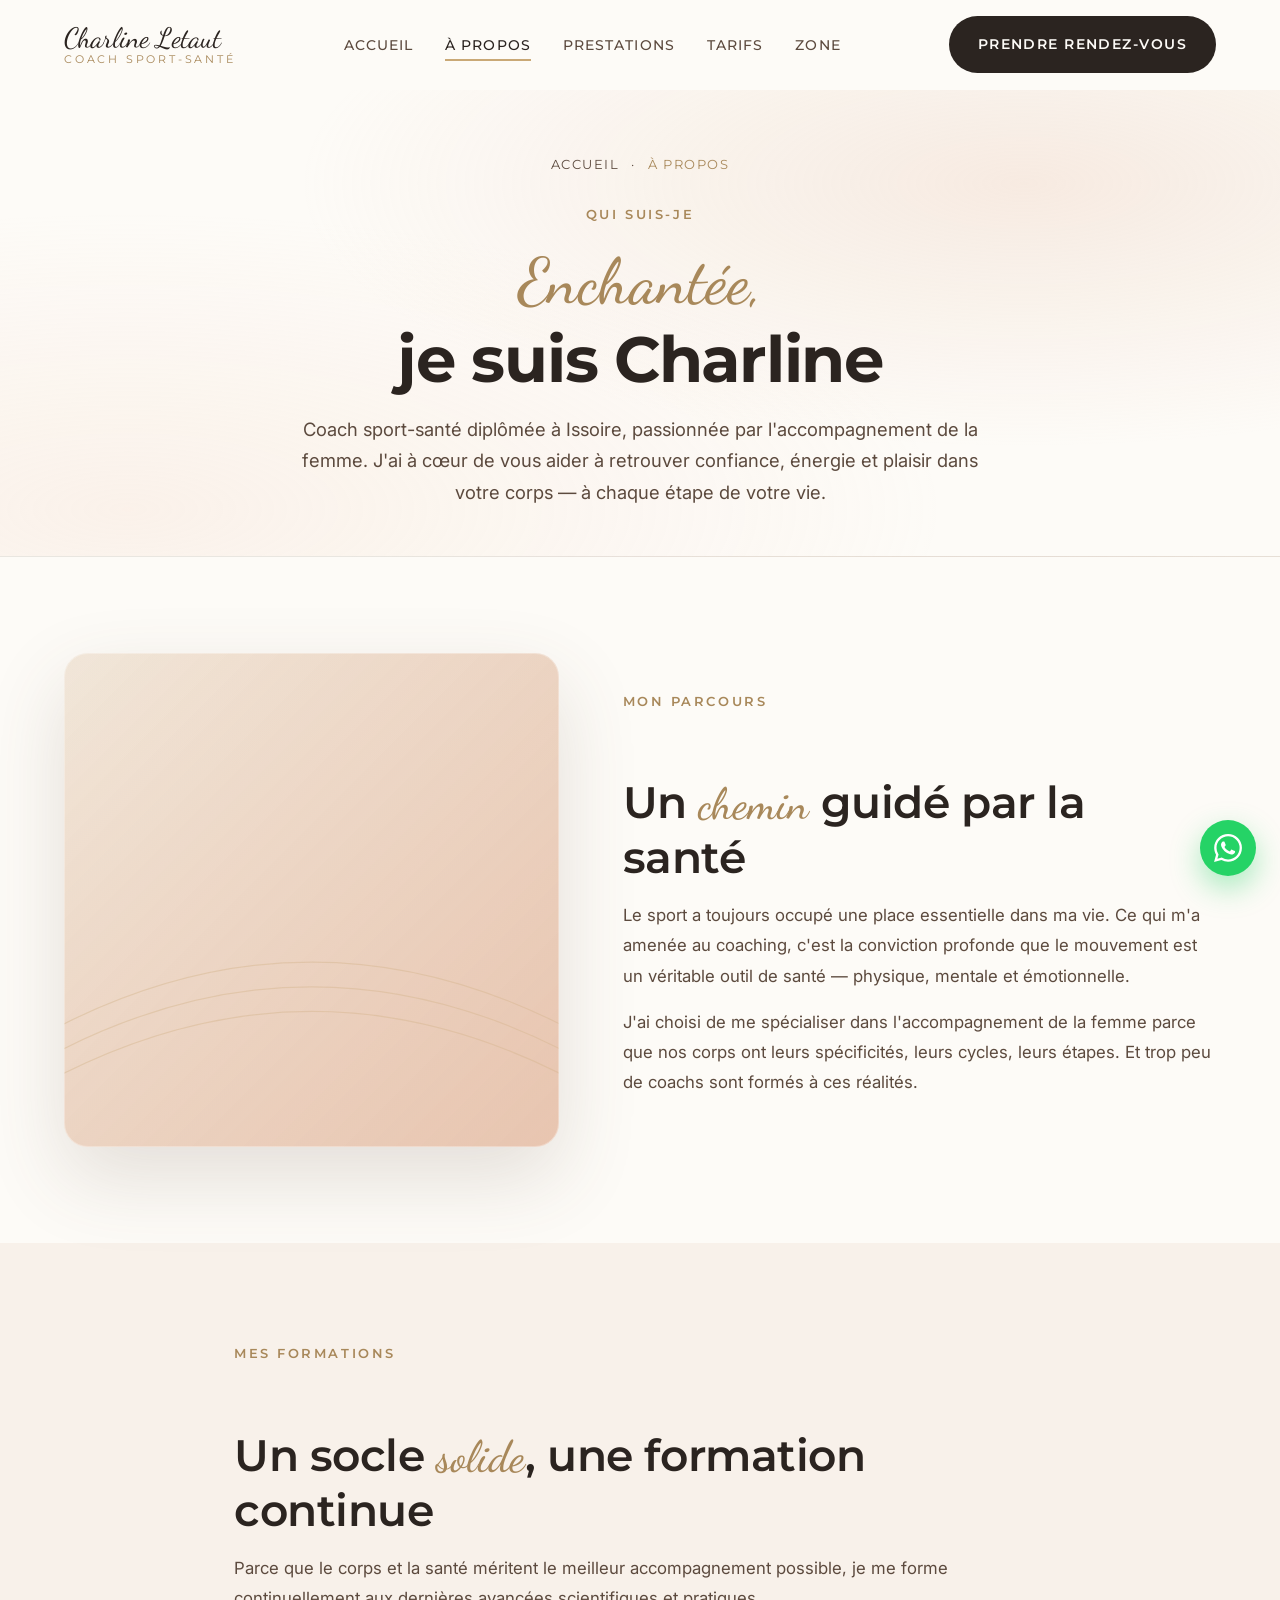
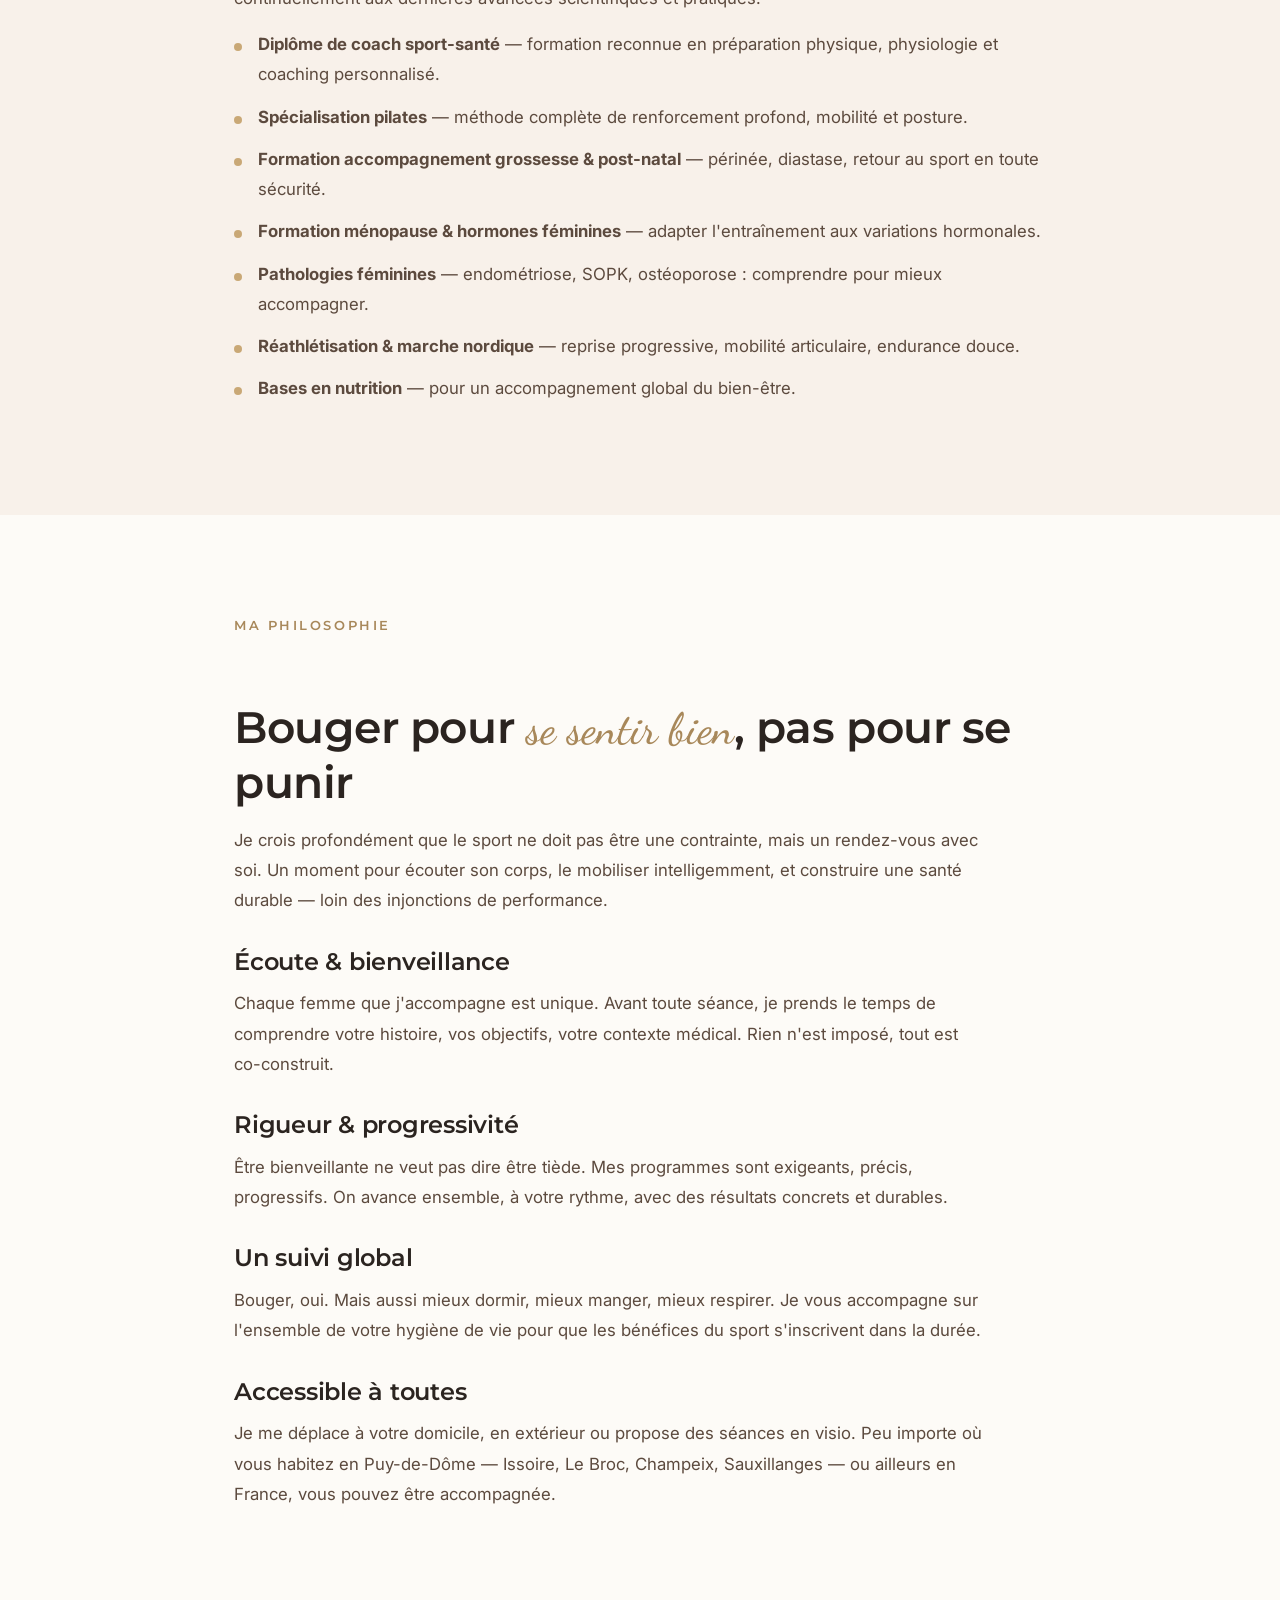
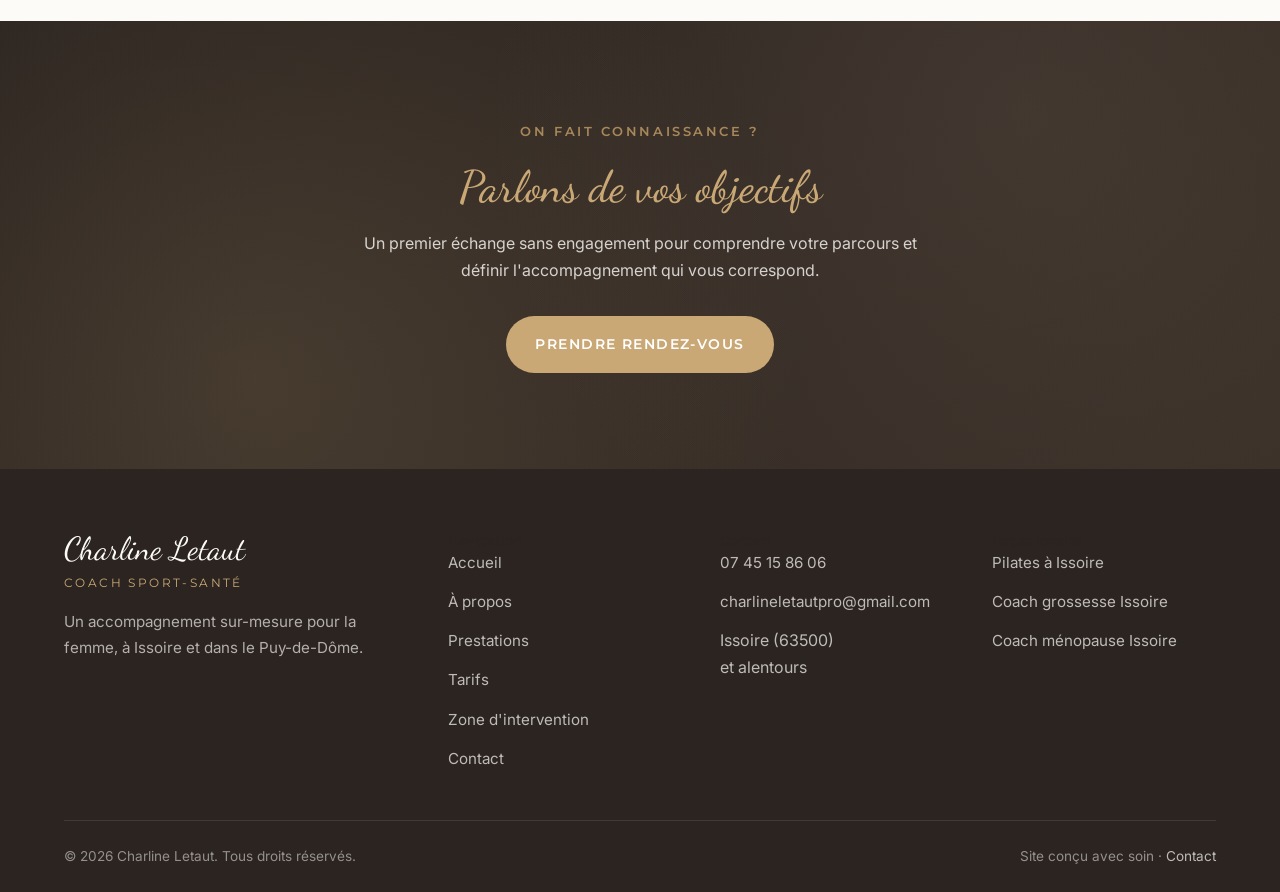
==== a-propos.html @ 26b3df3a "Fix responsive mobile : boutons full-width, pas d overflow Le bouton DECOUVRIR LES PRESTATIONS (whit" ====
<!DOCTYPE html>
<html lang="fr">
<head>
  <meta charset="UTF-8" />
  <meta name="viewport" content="width=device-width, initial-scale=1.0" />
  <meta http-equiv="Cache-Control" content="no-cache, must-revalidate" />
  <meta name="theme-color" content="#FDFBF7" />

  <title>À propos de Charline Letaut — Coach sport-santé femme à Issoire (63)</title>
  <meta name="description" content="Découvrez Charline Letaut, coach sport-santé diplômée à Issoire (63500). Parcours, formations, philosophie d'accompagnement des femmes : grossesse, ménopause, endométriose, SOPK." />
  <meta name="keywords" content="coach sport-santé Issoire, parcours coach Issoire, coach femme Puy-de-Dôme, coach diplômée Issoire, Charline Letaut" />
  <meta name="robots" content="index, follow" />
  <link rel="canonical" href="https://charline-letaut.fr/a-propos.html" />

  <meta property="og:type" content="profile" />
  <meta property="og:locale" content="fr_FR" />
  <meta property="og:url" content="https://charline-letaut.fr/a-propos.html" />
  <meta property="og:title" content="À propos de Charline Letaut — Coach sport-santé à Issoire" />
  <meta property="og:description" content="Parcours, formations et philosophie d'une coach diplômée spécialisée dans l'accompagnement de la femme à Issoire." />
  <meta property="og:image" content="https://charline-letaut.fr/assets/og-image.jpg" />
  <meta name="twitter:card" content="summary_large_image" />

  <link rel="icon" type="image/svg+xml" href="assets/favicon.svg?v=4" />
  <link rel="apple-touch-icon" href="assets/apple-touch-icon.png" />

  <link rel="preconnect" href="https://fonts.googleapis.com" />
  <link rel="preconnect" href="https://fonts.gstatic.com" crossorigin />
  <link href="https://fonts.googleapis.com/css2?family=Dancing+Script:wght@500;600&family=Inter:wght@400;500;600&family=Montserrat:wght@400;500;600;700&display=swap" rel="stylesheet" />

  <link rel="stylesheet" href="css/style.css?v=4" />

  <!-- PLAUSIBLE SCRIPT HERE -->

  <!-- Schema.org : Person -->
  <script type="application/ld+json">
  {
    "@context": "https://schema.org",
    "@type": "Person",
    "name": "Charline Letaut",
    "jobTitle": "Coach sport-santé diplômée",
    "description": "Coach sport-santé diplômée, spécialisée dans l'accompagnement de la femme à Issoire et dans le Puy-de-Dôme.",
    "url": "https://charline-letaut.fr/a-propos.html",
    "telephone": "+33745158606",
    "email": "charlineletautpro@gmail.com",
    "address": {
      "@type": "PostalAddress",
      "addressLocality": "Issoire",
      "postalCode": "63500",
      "addressCountry": "FR"
    },
    "knowsAbout": [
      "Pilates",
      "Réathlétisation",
      "Grossesse",
      "Post-natal",
      "Ménopause",
      "Endométriose",
      "SOPK",
      "Ostéoporose",
      "Marche nordique",
      "Nutrition"
    ],
    "worksFor": {
      "@id": "https://charline-letaut.fr/#business"
    }
  }
  </script>
  <!-- Schema.org : Breadcrumb -->
  <script type="application/ld+json">
  {
    "@context": "https://schema.org",
    "@type": "BreadcrumbList",
    "itemListElement": [
      { "@type": "ListItem", "position": 1, "name": "Accueil", "item": "https://charline-letaut.fr/" },
      { "@type": "ListItem", "position": 2, "name": "À propos", "item": "https://charline-letaut.fr/a-propos.html" }
    ]
  }
  </script>
</head>
<body>
  <a class="skip-link" href="#main">Aller au contenu</a>

  <header class="site-header" role="banner">
    <div class="container">
      <nav class="nav" aria-label="Navigation principale">
        <a href="index.html" class="nav__brand" aria-label="Retour à l'accueil">
          <span class="nav__brand-name">Charline Letaut</span>
          <span class="nav__brand-role">Coach sport-santé</span>
        </a>
        <ul class="nav__menu">
          <li><a href="index.html" class="nav__link" data-nav="index.html">Accueil</a></li>
          <li><a href="a-propos.html" class="nav__link" data-nav="a-propos.html">À propos</a></li>
          <li><a href="prestations.html" class="nav__link" data-nav="prestations.html">Prestations</a></li>
          <li><a href="tarifs.html" class="nav__link" data-nav="tarifs.html">Tarifs</a></li>
          <li><a href="zone-intervention.html" class="nav__link" data-nav="zone-intervention.html">Zone</a></li>
        </ul>
        <a href="contact.html" class="btn btn--primary nav__cta">Prendre rendez-vous</a>
        <button class="nav__toggle" aria-expanded="false" aria-label="Ouvrir le menu" aria-controls="mobile-menu"><span></span><span></span><span></span></button>
      </nav>
    </div>
  </header>
    <div class="nav__mobile" id="mobile-menu">
      <a href="index.html" class="nav__link" data-nav="index.html">Accueil</a>
      <a href="a-propos.html" class="nav__link" data-nav="a-propos.html">À propos</a>
      <a href="prestations.html" class="nav__link" data-nav="prestations.html">Prestations</a>
      <a href="tarifs.html" class="nav__link" data-nav="tarifs.html">Tarifs</a>
      <a href="zone-intervention.html" class="nav__link" data-nav="zone-intervention.html">Zone d'intervention</a>
      <a href="contact.html" class="nav__link" data-nav="contact.html">Contact</a>
      <a href="contact.html" class="btn btn--primary">Prendre rendez-vous</a>
    </div>
  

  <main id="main">
    <section class="page-hero">
      <div class="container">
        <div class="page-hero__content reveal">
          <nav class="breadcrumb" aria-label="Fil d'Ariane">
            <a href="index.html">Accueil</a><span>·</span><span aria-current="page">À propos</span>
          </nav>
          <span class="eyebrow">Qui suis-je</span>
          <h1><span class="script">Enchantée,</span><br />je suis Charline</h1>
          <p class="lead">Coach sport-santé diplômée à Issoire, passionnée par l'accompagnement de la femme. J'ai à cœur de vous aider à retrouver confiance, énergie et plaisir dans votre corps — à chaque étape de votre vie.</p>
        </div>
      </div>
    </section>

    <section class="section">
      <div class="container">
        <div class="about">
          <div class="about__visual reveal" aria-hidden="true"></div>
          <div class="reveal reveal-delay-1 prose">
            <span class="eyebrow">Mon parcours</span>
            <h2>Un <span class="script">chemin</span> guidé par la santé</h2>
            <p>Le sport a toujours occupé une place essentielle dans ma vie. Ce qui m'a amenée au coaching, c'est la conviction profonde que le mouvement est un véritable outil de santé — physique, mentale et émotionnelle.</p>
            <p>J'ai choisi de me spécialiser dans l'accompagnement de la femme parce que nos corps ont leurs spécificités, leurs cycles, leurs étapes. Et trop peu de coachs sont formés à ces réalités.</p>
          </div>
        </div>
      </div>
    </section>

    <section class="section section--alt">
      <div class="container container-narrow">
        <div class="reveal prose">
          <span class="eyebrow">Mes formations</span>
          <h2>Un socle <span class="script">solide</span>, une formation continue</h2>
          <p>Parce que le corps et la santé méritent le meilleur accompagnement possible, je me forme continuellement aux dernières avancées scientifiques et pratiques.</p>
          <ul>
            <li><strong>Diplôme de coach sport-santé</strong> — formation reconnue en préparation physique, physiologie et coaching personnalisé.</li>
            <li><strong>Spécialisation pilates</strong> — méthode complète de renforcement profond, mobilité et posture.</li>
            <li><strong>Formation accompagnement grossesse &amp; post-natal</strong> — périnée, diastase, retour au sport en toute sécurité.</li>
            <li><strong>Formation ménopause &amp; hormones féminines</strong> — adapter l'entraînement aux variations hormonales.</li>
            <li><strong>Pathologies féminines</strong> — endométriose, SOPK, ostéoporose&nbsp;: comprendre pour mieux accompagner.</li>
            <li><strong>Réathlétisation &amp; marche nordique</strong> — reprise progressive, mobilité articulaire, endurance douce.</li>
            <li><strong>Bases en nutrition</strong> — pour un accompagnement global du bien-être.</li>
          </ul>
        </div>
      </div>
    </section>

    <section class="section">
      <div class="container container-narrow">
        <div class="reveal prose">
          <span class="eyebrow">Ma philosophie</span>
          <h2>Bouger pour <span class="script">se sentir bien</span>, pas pour se punir</h2>
          <p>Je crois profondément que le sport ne doit pas être une contrainte, mais un rendez-vous avec soi. Un moment pour écouter son corps, le mobiliser intelligemment, et construire une santé durable — loin des injonctions de performance.</p>
          <h3>Écoute &amp; bienveillance</h3>
          <p>Chaque femme que j'accompagne est unique. Avant toute séance, je prends le temps de comprendre votre histoire, vos objectifs, votre contexte médical. Rien n'est imposé, tout est co-construit.</p>
          <h3>Rigueur &amp; progressivité</h3>
          <p>Être bienveillante ne veut pas dire être tiède. Mes programmes sont exigeants, précis, progressifs. On avance ensemble, à votre rythme, avec des résultats concrets et durables.</p>
          <h3>Un suivi global</h3>
          <p>Bouger, oui. Mais aussi mieux dormir, mieux manger, mieux respirer. Je vous accompagne sur l'ensemble de votre hygiène de vie pour que les bénéfices du sport s'inscrivent dans la durée.</p>
          <h3>Accessible à toutes</h3>
          <p>Je me déplace à votre domicile, en extérieur ou propose des séances en visio. Peu importe où vous habitez en Puy-de-Dôme — Issoire, Le Broc, Champeix, Sauxillanges — ou ailleurs en France, vous pouvez être accompagnée.</p>
        </div>
      </div>
    </section>

    <section class="cta-banner">
      <div class="container">
        <span class="eyebrow">On fait connaissance&nbsp;?</span>
        <h2><span class="script">Parlons de vos objectifs</span></h2>
        <p>Un premier échange sans engagement pour comprendre votre parcours et définir l'accompagnement qui vous correspond.</p>
        <a href="contact.html" class="btn btn--primary">Prendre rendez-vous</a>
      </div>
    </section>
  </main>

  <footer class="site-footer" role="contentinfo">
    <div class="container">
      <div class="footer__grid">
        <div>
          <div class="footer__brand-name">Charline Letaut</div>
          <div class="footer__brand-role">Coach sport-santé</div>
          <p class="footer__tagline">Un accompagnement sur-mesure pour la femme, à Issoire et dans le Puy-de-Dôme.</p>
        </div>
        <div>
          <h5>Navigation</h5>
          <ul class="footer__list">
            <li><a href="index.html">Accueil</a></li>
            <li><a href="a-propos.html">À propos</a></li>
            <li><a href="prestations.html">Prestations</a></li>
            <li><a href="tarifs.html">Tarifs</a></li>
            <li><a href="zone-intervention.html">Zone d'intervention</a></li>
            <li><a href="contact.html">Contact</a></li>
          </ul>
        </div>
        <div>
          <h5>Contact</h5>
          <ul class="footer__list">
            <li><a href="tel:+33745158606">07 45 15 86 06</a></li>
            <li><a href="mailto:charlineletautpro@gmail.com">charlineletautpro@gmail.com</a></li>
            <li><address style="font-style: normal;">Issoire (63500)<br />et alentours</address></li>
          </ul>
        </div>
        <div>
          <h5>Pages locales</h5>
          <ul class="footer__list">
            <li><a href="pilates-issoire.html">Pilates à Issoire</a></li>
            <li><a href="coach-grossesse-issoire.html">Coach grossesse Issoire</a></li>
            <li><a href="coach-menopause-issoire.html">Coach ménopause Issoire</a></li>
          </ul>
        </div>
      </div>
      <div class="footer__bottom">
        <span>© <span data-year>2026</span> Charline Letaut. Tous droits réservés.</span>
        <span>Site conçu avec soin · <a href="contact.html">Contact</a></span>
      </div>
    </div>
  </footer>

  <a href="https://wa.me/33745158606" class="whatsapp-float" aria-label="Contacter sur WhatsApp" target="_blank" rel="noopener">
    <svg xmlns="http://www.w3.org/2000/svg" viewBox="0 0 24 24" fill="currentColor"><path d="M17.472 14.382c-.297-.149-1.758-.867-2.03-.967-.273-.099-.471-.148-.67.15-.197.297-.767.966-.94 1.164-.173.199-.347.223-.644.075-.297-.15-1.255-.463-2.39-1.475-.883-.788-1.48-1.761-1.653-2.059-.173-.297-.018-.458.13-.606.134-.133.298-.347.446-.52.149-.174.198-.298.298-.497.099-.198.05-.371-.025-.52-.075-.149-.669-1.612-.916-2.207-.242-.579-.487-.5-.669-.51-.173-.008-.371-.01-.57-.01-.198 0-.52.074-.792.372-.272.297-1.04 1.016-1.04 2.479 0 1.462 1.065 2.875 1.213 3.074.149.198 2.096 3.2 5.077 4.487.709.306 1.262.489 1.694.625.712.227 1.36.195 1.871.118.571-.085 1.758-.719 2.006-1.413.248-.694.248-1.289.173-1.413-.074-.124-.272-.198-.57-.347m-5.421 7.403h-.004a9.87 9.87 0 01-5.031-1.378l-.361-.214-3.741.982.998-3.648-.235-.374a9.86 9.86 0 01-1.51-5.26c.001-5.45 4.436-9.884 9.888-9.884 2.64 0 5.122 1.03 6.988 2.898a9.825 9.825 0 012.893 6.994c-.003 5.45-4.437 9.884-9.885 9.884m8.413-18.297A11.815 11.815 0 0012.05 0C5.495 0 .16 5.335.157 11.892c0 2.096.547 4.142 1.588 5.945L.057 24l6.305-1.654a11.882 11.882 0 005.683 1.448h.005c6.554 0 11.89-5.335 11.893-11.893a11.821 11.821 0 00-3.48-8.413z"/></svg>
  </a>

  <script src="js/main.js?v=4"></script>
</body>
</html>
---- css/style.css ----
/* =========================================================
   Charline Letaut — Coach Sport-Santé
   Global stylesheet — mobile-first, wellness premium
   ========================================================= */

/* ---------- 1. Design tokens ---------- */
:root {
  /* Palette */
  --c-rose: #E8C5B0;
  --c-peach: #F5D5C3;
  --c-gold: #C9A876;
  --c-gold-dark: #A8885A;
  --c-taupe: #5C4A3E;
  --c-beige: #F8F1EA;
  --c-cream: #FDFBF7;
  --c-anthracite: #2B2420;
  --c-white: #FFFFFF;
  --c-border: rgba(92, 74, 62, 0.12);
  --c-shadow: rgba(92, 74, 62, 0.08);
  --c-shadow-strong: rgba(92, 74, 62, 0.16);

  /* Typography */
  --f-script: 'Dancing Script', cursive;
  --f-display: 'Montserrat', sans-serif;
  --f-body: 'Inter', sans-serif;

  /* Spacing scale */
  --s-1: 0.25rem;
  --s-2: 0.5rem;
  --s-3: 0.75rem;
  --s-4: 1rem;
  --s-5: 1.5rem;
  --s-6: 2rem;
  --s-7: 3rem;
  --s-8: 4rem;
  --s-9: 6rem;
  --s-10: 8rem;

  /* Radii */
  --r-sm: 6px;
  --r-md: 12px;
  --r-lg: 24px;
  --r-full: 999px;

  /* Transitions */
  --t-fast: 0.2s ease;
  --t-base: 0.35s cubic-bezier(0.22, 1, 0.36, 1);
  --t-slow: 0.8s cubic-bezier(0.22, 1, 0.36, 1);

  /* Layout */
  --container: 1200px;
  --container-narrow: 860px;
}

/* ---------- 2. Reset & base ---------- */
*,
*::before,
*::after {
  box-sizing: border-box;
  margin: 0;
  padding: 0;
}

html {
  scroll-behavior: smooth;
  -webkit-text-size-adjust: 100%;
}

body {
  font-family: var(--f-body);
  font-size: 16px;
  line-height: 1.7;
  color: var(--c-taupe);
  background: var(--c-cream);
  -webkit-font-smoothing: antialiased;
  -moz-osx-font-smoothing: grayscale;
  overflow-x: hidden;
  width: 100%;
}

img,
picture,
svg,
video {
  display: block;
  max-width: 100%;
  height: auto;
}

a {
  color: var(--c-gold-dark);
  text-decoration: none;
  transition: color var(--t-fast);
}

a:hover {
  color: var(--c-anthracite);
}

button {
  font-family: inherit;
  border: none;
  background: none;
  cursor: pointer;
}

ul,
ol {
  list-style: none;
}

/* ---------- 3. Typography ---------- */
h1, h2, h3, h4, h5, h6 {
  font-family: var(--f-display);
  color: var(--c-anthracite);
  line-height: 1.2;
  font-weight: 600;
  letter-spacing: -0.01em;
  overflow-wrap: break-word;
  word-wrap: break-word;
  hyphens: auto;
}

h1 {
  font-size: clamp(1.875rem, 4vw + 1rem, 4rem);
  font-weight: 700;
  letter-spacing: -0.02em;
}

h2 {
  font-size: clamp(1.75rem, 2.5vw + 1rem, 2.75rem);
}

h3 {
  font-size: clamp(1.25rem, 1.2vw + 1rem, 1.5rem);
}

h4 {
  font-size: 1.125rem;
  text-transform: uppercase;
  letter-spacing: 0.1em;
  font-weight: 600;
}

.script {
  font-family: var(--f-script);
  font-weight: 500;
  color: var(--c-gold-dark);
  letter-spacing: 0;
  text-transform: none;
}

.eyebrow {
  display: inline-block;
  font-family: var(--f-display);
  font-size: 0.8rem;
  font-weight: 600;
  text-transform: uppercase;
  letter-spacing: 0.2em;
  color: var(--c-gold-dark);
  margin-bottom: var(--s-4);
}

p {
  margin-bottom: var(--s-4);
  max-width: 68ch;
}

.lead {
  font-size: 1.15rem;
  line-height: 1.7;
  color: var(--c-taupe);
}

/* ---------- 4. Layout primitives ---------- */
.container {
  width: 100%;
  max-width: var(--container);
  margin: 0 auto;
  padding: 0 var(--s-5);
}

.container-narrow {
  max-width: var(--container-narrow);
}

.section {
  padding: var(--s-9) 0;
}

.section--alt {
  background: var(--c-beige);
}

.section--dark {
  background: var(--c-anthracite);
  color: var(--c-beige);
}

.section--dark h1,
.section--dark h2,
.section--dark h3 {
  color: var(--c-cream);
}

.section--dark .eyebrow {
  color: var(--c-gold);
}

.section-header {
  text-align: center;
  max-width: 720px;
  margin: 0 auto var(--s-8);
}

.section-header p {
  margin-left: auto;
  margin-right: auto;
}

/* ---------- 5. Buttons ---------- */
.btn {
  display: inline-flex;
  align-items: center;
  justify-content: center;
  gap: var(--s-2);
  padding: 0.95rem 1.75rem;
  font-family: var(--f-display);
  font-size: 0.9rem;
  font-weight: 600;
  letter-spacing: 0.1em;
  text-transform: uppercase;
  border-radius: var(--r-full);
  cursor: pointer;
  transition: all var(--t-base);
  white-space: normal;
  text-align: center;
  border: 1.5px solid transparent;
  max-width: 100%;
}

@media (max-width: 600px) {
  .hero__ctas .btn,
  .cta-banner .btn,
  .price .btn,
  .form button[type="submit"] {
    width: 100%;
  }
  .hero__ctas {
    flex-direction: column;
    align-items: stretch;
  }
}

.btn--primary {
  background: var(--c-anthracite);
  color: var(--c-cream);
}

.btn--primary:hover {
  background: var(--c-gold-dark);
  color: var(--c-cream);
  transform: translateY(-2px);
  box-shadow: 0 12px 30px var(--c-shadow-strong);
}

.btn--gold {
  background: var(--c-gold);
  color: var(--c-white);
}

.btn--gold:hover {
  background: var(--c-gold-dark);
  color: var(--c-white);
  transform: translateY(-2px);
  box-shadow: 0 12px 30px rgba(201, 168, 118, 0.4);
}

.btn--outline {
  background: transparent;
  color: var(--c-anthracite);
  border-color: var(--c-anthracite);
}

.btn--outline:hover {
  background: var(--c-anthracite);
  color: var(--c-cream);
}

.btn--ghost {
  background: transparent;
  color: var(--c-taupe);
  border-color: var(--c-border);
}

.btn--ghost:hover {
  border-color: var(--c-gold);
  color: var(--c-anthracite);
}

/* ---------- 6. Header / navigation ---------- */
.site-header {
  position: sticky;
  top: 0;
  z-index: 50;
  background: rgba(253, 251, 247, 0.85);
  backdrop-filter: blur(14px);
  -webkit-backdrop-filter: blur(14px);
  border-bottom: 1px solid transparent;
  transition: border-color var(--t-base), background var(--t-base);
}

.site-header.is-scrolled {
  border-bottom-color: var(--c-border);
  background: rgba(253, 251, 247, 0.95);
}

.nav {
  display: flex;
  align-items: center;
  justify-content: space-between;
  padding: var(--s-4) 0;
}

.nav__brand {
  display: flex;
  flex-direction: column;
  line-height: 1;
  color: var(--c-anthracite);
}

.nav__brand:hover {
  color: var(--c-anthracite);
}

.nav__brand-name {
  font-family: var(--f-script);
  font-size: 1.75rem;
  color: var(--c-anthracite);
  line-height: 1;
}

.nav__brand-role {
  font-family: var(--f-display);
  font-size: 0.7rem;
  text-transform: uppercase;
  letter-spacing: 0.25em;
  color: var(--c-gold-dark);
  margin-top: 2px;
}

.nav__menu {
  display: none;
  gap: var(--s-6);
  align-items: center;
}

.nav__link {
  position: relative;
  font-family: var(--f-display);
  font-size: 0.85rem;
  font-weight: 500;
  letter-spacing: 0.08em;
  text-transform: uppercase;
  color: var(--c-taupe);
  padding: var(--s-2) 0;
}

.nav__link::after {
  content: "";
  position: absolute;
  left: 50%;
  bottom: 0;
  width: 0;
  height: 1.5px;
  background: var(--c-gold);
  transition: width var(--t-base), left var(--t-base);
}

.nav__link:hover,
.nav__link.is-active {
  color: var(--c-anthracite);
}

.nav__link:hover::after,
.nav__link.is-active::after {
  width: 100%;
  left: 0;
}

.nav__cta {
  display: none;
}

.nav__toggle {
  display: flex;
  flex-direction: column;
  justify-content: center;
  gap: 5px;
  width: 44px;
  height: 44px;
  padding: 10px;
  border-radius: var(--r-sm);
}

.nav__toggle span {
  display: block;
  width: 100%;
  height: 1.5px;
  background: var(--c-anthracite);
  transition: transform var(--t-base), opacity var(--t-base);
  transform-origin: center;
}

.nav__toggle[aria-expanded="true"] span:nth-child(1) {
  transform: translateY(6.5px) rotate(45deg);
}

.nav__toggle[aria-expanded="true"] span:nth-child(2) {
  opacity: 0;
}

.nav__toggle[aria-expanded="true"] span:nth-child(3) {
  transform: translateY(-6.5px) rotate(-45deg);
}

.nav__mobile {
  position: fixed;
  inset: 72px 0 0 0;
  background: var(--c-cream);
  padding: var(--s-7) var(--s-5);
  transform: translateX(100%);
  transition: transform var(--t-base);
  z-index: 40;
  overflow-y: auto;
}

.nav__mobile.is-open {
  transform: translateX(0);
}

.nav__mobile .nav__link {
  display: block;
  padding: var(--s-4) 0;
  font-size: 1.1rem;
  border-bottom: 1px solid var(--c-border);
}

.nav__mobile .btn {
  margin-top: var(--s-5);
  width: 100%;
}

@media (min-width: 960px) {
  .nav__menu,
  .nav__cta {
    display: flex;
  }
  .nav__toggle,
  .nav__mobile {
    display: none;
  }
}

/* ---------- 7. Hero ---------- */
.hero {
  position: relative;
  padding: var(--s-7) 0 var(--s-8);
  overflow: hidden;
  background:
    radial-gradient(ellipse at 80% 20%, rgba(232, 197, 176, 0.4) 0%, transparent 55%),
    radial-gradient(ellipse at 20% 80%, rgba(245, 213, 195, 0.35) 0%, transparent 55%),
    var(--c-cream);
}

.hero__grid {
  display: grid;
  gap: var(--s-7);
  align-items: center;
}

.hero__content {
  max-width: 620px;
}

.hero h1 {
  margin-bottom: var(--s-5);
}

.hero h1 .script {
  display: block;
  font-size: 0.7em;
  margin-bottom: 0.25em;
  font-weight: 500;
}

.hero__lead {
  font-size: 1.15rem;
  margin-bottom: var(--s-6);
  color: var(--c-taupe);
}

.hero__ctas {
  display: flex;
  flex-wrap: wrap;
  gap: var(--s-3);
}

.hero__visual {
  position: relative;
  width: 100%;
  aspect-ratio: 1 / 1;
  max-width: 340px;
  margin: 0 auto;
  border-radius: var(--r-lg);
  overflow: hidden;
  background: linear-gradient(135deg, #FDFBF7 0%, #F8EAE0 100%);
  box-shadow: 0 20px 50px var(--c-shadow-strong);
}

@media (min-width: 768px) {
  .hero__visual {
    aspect-ratio: 4 / 5;
    max-width: none;
    margin: 0;
    box-shadow: 0 30px 80px var(--c-shadow-strong);
  }
}

.hero__clouds {
  position: absolute;
  inset: 0;
  width: 100%;
  height: 100%;
  display: block;
  pointer-events: none;
}

.hero__cloud {
  transform-origin: center;
  will-change: transform;
}

.hero__cloud--1 { animation: heroFloat1 14s ease-in-out infinite; }
.hero__cloud--2 { animation: heroFloat2 11s ease-in-out infinite; }
.hero__cloud--3 { animation: heroFloat3 17s ease-in-out infinite; }
.hero__cloud--4 { animation: heroFloat4 13s ease-in-out infinite; }
.hero__cloud--5 { animation: heroFloat5 9s ease-in-out infinite; }

@keyframes heroFloat1 {
  0%, 100% { transform: translate(0, 0) scale(1); }
  50% { transform: translate(12px, -18px) scale(1.03); }
}
@keyframes heroFloat2 {
  0%, 100% { transform: translate(0, 0) scale(1); }
  50% { transform: translate(-16px, 14px) scale(1.05); }
}
@keyframes heroFloat3 {
  0%, 100% { transform: translate(0, 0) scale(1); }
  50% { transform: translate(-10px, -12px) scale(1.04); }
}
@keyframes heroFloat4 {
  0%, 100% { transform: translate(0, 0) scale(1); }
  50% { transform: translate(14px, 20px) scale(1.02); }
}
@keyframes heroFloat5 {
  0%, 100% { transform: translate(0, 0) scale(1); }
  50% { transform: translate(-6px, -14px) scale(1.12); }
}

@media (prefers-reduced-motion: reduce) {
  .hero__cloud { animation: none !important; }
}

.hero__badge {
  position: absolute;
  padding: var(--s-4) var(--s-5);
  background: var(--c-cream);
  border-radius: var(--r-md);
  box-shadow: 0 20px 50px var(--c-shadow-strong);
  font-family: var(--f-display);
  font-size: 0.75rem;
  font-weight: 600;
  text-transform: uppercase;
  letter-spacing: 0.15em;
  color: var(--c-anthracite);
  display: flex;
  align-items: center;
  gap: var(--s-3);
}

.hero__badge svg {
  color: var(--c-gold);
  width: 22px;
  height: 22px;
}

.hero__badge--top {
  top: var(--s-5);
  left: var(--s-5);
}

.hero__badge--bottom {
  bottom: var(--s-5);
  right: var(--s-5);
}

@media (min-width: 768px) {
  .hero {
    padding: var(--s-9) 0 var(--s-10);
  }
  .hero__grid {
    grid-template-columns: 1.1fr 1fr;
    gap: var(--s-8);
  }
}

/* ---------- 8. Cards & grids ---------- */
.grid {
  display: grid;
  gap: var(--s-5);
}

.grid--2 { grid-template-columns: 1fr; }
.grid--3 { grid-template-columns: 1fr; }
.grid--4 { grid-template-columns: 1fr; }

@media (min-width: 640px) {
  .grid--2,
  .grid--3,
  .grid--4 { grid-template-columns: repeat(2, 1fr); }
}

@media (min-width: 960px) {
  .grid--3 { grid-template-columns: repeat(3, 1fr); }
  .grid--4 { grid-template-columns: repeat(4, 1fr); }
}

.card {
  padding: var(--s-6);
  background: var(--c-white);
  border: 1px solid var(--c-border);
  border-radius: var(--r-lg);
  transition: transform var(--t-base), box-shadow var(--t-base), border-color var(--t-base);
  height: 100%;
  display: flex;
  flex-direction: column;
}

.card:hover {
  transform: translateY(-4px);
  box-shadow: 0 20px 50px var(--c-shadow);
  border-color: var(--c-gold);
}

.card__icon {
  width: 56px;
  height: 56px;
  border-radius: var(--r-md);
  background: linear-gradient(135deg, var(--c-peach), var(--c-rose));
  display: flex;
  align-items: center;
  justify-content: center;
  color: var(--c-anthracite);
  margin-bottom: var(--s-5);
}

.card__icon svg {
  width: 28px;
  height: 28px;
}

.card h3 {
  margin-bottom: var(--s-3);
}

.card p {
  margin-bottom: 0;
  flex-grow: 1;
}

.card--gold .card__icon {
  background: linear-gradient(135deg, var(--c-gold), var(--c-gold-dark));
  color: var(--c-white);
}

/* Feature grid (thematic) */
.feature {
  padding: var(--s-7) var(--s-6);
  background: var(--c-white);
  border: 1px solid var(--c-border);
  border-radius: var(--r-lg);
  position: relative;
  overflow: hidden;
  transition: transform var(--t-base), box-shadow var(--t-base);
}

.feature:hover {
  transform: translateY(-4px);
  box-shadow: 0 20px 50px var(--c-shadow);
}

.feature::before {
  content: "";
  position: absolute;
  top: 0;
  left: 0;
  width: 4px;
  height: 100%;
  background: linear-gradient(180deg, var(--c-gold), var(--c-rose));
}

.feature h3 {
  font-family: var(--f-display);
  margin-bottom: var(--s-3);
}

.feature__number {
  font-family: var(--f-script);
  font-size: 3rem;
  color: var(--c-gold);
  line-height: 1;
  display: block;
  margin-bottom: var(--s-3);
}

/* ---------- 9. About block ---------- */
.about {
  display: grid;
  gap: var(--s-7);
  align-items: center;
}

.about__visual {
  aspect-ratio: 1;
  border-radius: var(--r-lg);
  background:
    linear-gradient(135deg, rgba(201, 168, 118, 0.15), rgba(232, 197, 176, 0.3)),
    url("data:image/svg+xml;utf8,<svg xmlns='http://www.w3.org/2000/svg' viewBox='0 0 400 400'><defs><linearGradient id='g' x1='0%25' y1='0%25' x2='100%25' y2='100%25'><stop offset='0%25' stop-color='%23F8F1EA'/><stop offset='100%25' stop-color='%23E8C5B0'/></linearGradient></defs><rect width='400' height='400' fill='url(%23g)'/><g stroke='%23C9A876' stroke-width='1' fill='none' opacity='0.35'><path d='M0 300 Q 200 200 400 300'/><path d='M0 320 Q 200 220 400 320'/><path d='M0 340 Q 200 240 400 340'/></g></svg>");
  background-size: cover;
  box-shadow: 0 30px 80px var(--c-shadow-strong);
  position: relative;
}

.about__visual::after {
  content: "";
  position: absolute;
  inset: 0;
  border: 1px solid rgba(255, 255, 255, 0.3);
  border-radius: var(--r-lg);
  pointer-events: none;
}

@media (min-width: 768px) {
  .about {
    grid-template-columns: 1fr 1.2fr;
    gap: var(--s-8);
  }
}

/* ---------- 10. Credentials / trust ---------- */
.credentials {
  display: grid;
  gap: var(--s-5);
}

@media (min-width: 640px) {
  .credentials { grid-template-columns: repeat(2, 1fr); }
}
@media (min-width: 960px) {
  .credentials { grid-template-columns: repeat(4, 1fr); }
}

.credential {
  text-align: center;
  padding: var(--s-6);
  background: var(--c-cream);
  border-radius: var(--r-lg);
  border: 1px solid var(--c-border);
}

.credential__icon {
  width: 48px;
  height: 48px;
  margin: 0 auto var(--s-4);
  color: var(--c-gold);
}

.credential h4 {
  margin-bottom: var(--s-2);
  color: var(--c-anthracite);
}

.credential p {
  font-size: 0.9rem;
  margin: 0;
}

/* ---------- 11. Zone / locations ---------- */
.zone {
  position: relative;
  background: var(--c-beige);
  border-radius: var(--r-lg);
  padding: var(--s-7) var(--s-6);
  overflow: hidden;
}

.zone__grid {
  display: grid;
  gap: var(--s-5);
  list-style: none;
}

@media (min-width: 540px) {
  .zone__grid { grid-template-columns: repeat(2, 1fr); }
}
@media (min-width: 768px) {
  .zone__grid { grid-template-columns: repeat(3, 1fr); }
}
@media (min-width: 1024px) {
  .zone__grid { grid-template-columns: repeat(4, 1fr); }
}

.zone__item {
  display: flex;
  align-items: center;
  gap: var(--s-3);
  padding: var(--s-4);
  background: var(--c-cream);
  border: 1px solid var(--c-border);
  border-radius: var(--r-md);
  transition: transform var(--t-base), border-color var(--t-base);
}

.zone__item:hover {
  transform: translateX(4px);
  border-color: var(--c-gold);
}

.zone__item svg {
  color: var(--c-gold);
  width: 20px;
  height: 20px;
  flex-shrink: 0;
}

.zone__item-name {
  font-family: var(--f-display);
  font-weight: 500;
  font-size: 0.95rem;
  color: var(--c-anthracite);
}

.zone__item-postal {
  font-size: 0.8rem;
  color: var(--c-taupe);
  margin-left: auto;
}

/* ---------- 12. Pricing ---------- */
.pricing-grid {
  display: grid;
  gap: var(--s-5);
}

@media (min-width: 768px) {
  .pricing-grid { grid-template-columns: repeat(2, 1fr); }
}
@media (min-width: 1024px) {
  .pricing-grid { grid-template-columns: repeat(3, 1fr); }
}

.price {
  padding: var(--s-7) var(--s-6);
  background: var(--c-white);
  border: 1px solid var(--c-border);
  border-radius: var(--r-lg);
  display: flex;
  flex-direction: column;
  transition: transform var(--t-base), box-shadow var(--t-base);
  position: relative;
}

.price:hover {
  transform: translateY(-4px);
  box-shadow: 0 20px 50px var(--c-shadow);
}

.price--highlight {
  background: linear-gradient(180deg, var(--c-anthracite), #3d342e);
  color: var(--c-beige);
  border-color: var(--c-anthracite);
}

.price--highlight h3,
.price--highlight .price__amount {
  color: var(--c-cream);
}

.price--highlight .price__features li {
  color: rgba(253, 251, 247, 0.85);
}

.price__badge {
  position: absolute;
  top: -12px;
  right: var(--s-5);
  padding: 0.4rem 0.9rem;
  background: var(--c-gold);
  color: var(--c-white);
  font-family: var(--f-display);
  font-size: 0.7rem;
  font-weight: 600;
  letter-spacing: 0.15em;
  text-transform: uppercase;
  border-radius: var(--r-full);
}

.price h3 {
  margin-bottom: var(--s-3);
}

.price__amount {
  font-family: var(--f-display);
  font-size: 2.5rem;
  font-weight: 700;
  color: var(--c-anthracite);
  line-height: 1;
  margin-bottom: var(--s-2);
}

.price__amount small {
  font-size: 0.9rem;
  font-weight: 400;
  color: var(--c-taupe);
}

.price__desc {
  color: var(--c-taupe);
  margin-bottom: var(--s-5);
  font-size: 0.95rem;
}

.price__features {
  list-style: none;
  margin-bottom: var(--s-6);
  flex-grow: 1;
}

.price__features li {
  display: flex;
  gap: var(--s-3);
  padding: var(--s-2) 0;
  font-size: 0.95rem;
  align-items: flex-start;
}

.price__features li::before {
  content: "";
  flex-shrink: 0;
  width: 20px;
  height: 20px;
  background-image: url("data:image/svg+xml;utf8,<svg xmlns='http://www.w3.org/2000/svg' viewBox='0 0 24 24' fill='none' stroke='%23C9A876' stroke-width='2.5' stroke-linecap='round' stroke-linejoin='round'><polyline points='20 6 9 17 4 12'/></svg>");
  background-size: contain;
  background-repeat: no-repeat;
  margin-top: 2px;
}

/* ---------- 13. FAQ ---------- */
.faq {
  max-width: 800px;
  margin: 0 auto;
}

.faq__item {
  border-bottom: 1px solid var(--c-border);
}

.faq__item:first-child {
  border-top: 1px solid var(--c-border);
}

.faq__question {
  width: 100%;
  padding: var(--s-5) 0;
  display: flex;
  justify-content: space-between;
  align-items: center;
  gap: var(--s-4);
  text-align: left;
  font-family: var(--f-display);
  font-size: 1.05rem;
  font-weight: 500;
  color: var(--c-anthracite);
  cursor: pointer;
  transition: color var(--t-fast);
}

.faq__question:hover {
  color: var(--c-gold-dark);
}

.faq__question-icon {
  flex-shrink: 0;
  width: 24px;
  height: 24px;
  color: var(--c-gold);
  transition: transform var(--t-base);
}

.faq__item[open] .faq__question-icon {
  transform: rotate(45deg);
}

.faq__answer {
  padding: 0 0 var(--s-5);
  color: var(--c-taupe);
  line-height: 1.8;
}

/* ---------- 14. Contact ---------- */
.contact-grid {
  display: grid;
  gap: var(--s-7);
}

@media (min-width: 960px) {
  .contact-grid {
    grid-template-columns: 1fr 1.2fr;
    gap: var(--s-8);
  }
}

.contact-methods {
  display: grid;
  gap: var(--s-4);
}

.contact-method {
  display: flex;
  align-items: center;
  gap: var(--s-4);
  padding: var(--s-5);
  background: var(--c-cream);
  border: 1px solid var(--c-border);
  border-radius: var(--r-md);
  transition: transform var(--t-base), border-color var(--t-base);
  color: var(--c-taupe);
}

.contact-method:hover {
  transform: translateX(4px);
  border-color: var(--c-gold);
  color: var(--c-anthracite);
}

.contact-method__icon {
  width: 44px;
  height: 44px;
  border-radius: var(--r-md);
  background: linear-gradient(135deg, var(--c-peach), var(--c-rose));
  display: flex;
  align-items: center;
  justify-content: center;
  flex-shrink: 0;
  color: var(--c-anthracite);
}

.contact-method__label {
  display: block;
  font-family: var(--f-display);
  font-size: 0.75rem;
  text-transform: uppercase;
  letter-spacing: 0.15em;
  color: var(--c-taupe);
  margin-bottom: 2px;
}

.contact-method__value {
  font-family: var(--f-display);
  font-weight: 600;
  color: var(--c-anthracite);
}

.form {
  padding: var(--s-7);
  background: var(--c-white);
  border: 1px solid var(--c-border);
  border-radius: var(--r-lg);
}

.form__row {
  display: grid;
  gap: var(--s-4);
  margin-bottom: var(--s-4);
}

@media (min-width: 640px) {
  .form__row--split { grid-template-columns: 1fr 1fr; }
}

.form__field {
  display: flex;
  flex-direction: column;
  gap: var(--s-2);
}

.form__field label {
  font-family: var(--f-display);
  font-size: 0.8rem;
  font-weight: 600;
  text-transform: uppercase;
  letter-spacing: 0.12em;
  color: var(--c-anthracite);
}

.form__field input,
.form__field select,
.form__field textarea {
  font-family: var(--f-body);
  font-size: 1rem;
  padding: 0.9rem 1rem;
  border: 1px solid var(--c-border);
  border-radius: var(--r-md);
  background: var(--c-cream);
  color: var(--c-anthracite);
  transition: border-color var(--t-fast), background var(--t-fast);
  width: 100%;
}

.form__field input:focus,
.form__field select:focus,
.form__field textarea:focus {
  outline: none;
  border-color: var(--c-gold);
  background: var(--c-white);
}

.form__field textarea {
  min-height: 140px;
  resize: vertical;
}

.form__consent {
  display: flex;
  gap: var(--s-3);
  align-items: flex-start;
  margin-bottom: var(--s-5);
  font-size: 0.85rem;
}

.form__consent input {
  margin-top: 4px;
}

.form button[type="submit"] {
  width: 100%;
}

/* ---------- 15. Page hero (interior pages) ---------- */
.page-hero {
  padding: var(--s-8) 0 var(--s-7);
  background:
    radial-gradient(ellipse at 80% 20%, rgba(232, 197, 176, 0.3) 0%, transparent 50%),
    radial-gradient(ellipse at 10% 90%, rgba(245, 213, 195, 0.25) 0%, transparent 50%),
    var(--c-cream);
  border-bottom: 1px solid var(--c-border);
}

.page-hero__content {
  max-width: 800px;
  margin: 0 auto;
  text-align: center;
}

.page-hero h1 {
  margin-bottom: var(--s-4);
}

.page-hero .lead {
  max-width: 680px;
  margin: 0 auto;
}

.breadcrumb {
  display: flex;
  gap: var(--s-3);
  justify-content: center;
  font-family: var(--f-display);
  font-size: 0.8rem;
  text-transform: uppercase;
  letter-spacing: 0.12em;
  color: var(--c-taupe);
  margin-bottom: var(--s-5);
}

.breadcrumb a {
  color: var(--c-taupe);
}

.breadcrumb a:hover {
  color: var(--c-gold-dark);
}

.breadcrumb span[aria-current] {
  color: var(--c-gold-dark);
}

/* ---------- 16. CTA banner ---------- */
.cta-banner {
  padding: var(--s-9) 0;
  background: linear-gradient(135deg, var(--c-anthracite) 0%, #3a3028 100%);
  color: var(--c-beige);
  text-align: center;
  position: relative;
  overflow: hidden;
}

.cta-banner::before {
  content: "";
  position: absolute;
  inset: 0;
  background:
    radial-gradient(circle at 20% 80%, rgba(201, 168, 118, 0.15) 0%, transparent 50%),
    radial-gradient(circle at 80% 20%, rgba(232, 197, 176, 0.08) 0%, transparent 50%);
  pointer-events: none;
}

.cta-banner > * {
  position: relative;
}

.cta-banner h2 {
  color: var(--c-cream);
  margin-bottom: var(--s-4);
}

.cta-banner .script {
  color: var(--c-gold);
}

.cta-banner p {
  color: rgba(253, 251, 247, 0.8);
  max-width: 600px;
  margin: 0 auto var(--s-6);
}

.cta-banner .btn--primary {
  background: var(--c-gold);
  color: var(--c-white);
}

.cta-banner .btn--primary:hover {
  background: var(--c-cream);
  color: var(--c-anthracite);
}

/* ---------- 17. Footer ---------- */
.site-footer {
  background: var(--c-anthracite);
  color: rgba(253, 251, 247, 0.7);
  padding: var(--s-8) 0 var(--s-5);
}

.footer__grid {
  display: grid;
  gap: var(--s-7);
  margin-bottom: var(--s-7);
}

@media (min-width: 768px) {
  .footer__grid { grid-template-columns: 1.5fr 1fr 1fr 1fr; }
}

.footer__brand-name {
  font-family: var(--f-script);
  font-size: 2rem;
  color: var(--c-cream);
  line-height: 1;
  margin-bottom: var(--s-2);
}

.footer__brand-role {
  font-family: var(--f-display);
  font-size: 0.75rem;
  text-transform: uppercase;
  letter-spacing: 0.2em;
  color: var(--c-gold);
  margin-bottom: var(--s-4);
}

.footer__tagline {
  color: rgba(253, 251, 247, 0.65);
  font-size: 0.95rem;
  max-width: 320px;
}

.footer h5 {
  font-family: var(--f-display);
  font-size: 0.8rem;
  font-weight: 600;
  text-transform: uppercase;
  letter-spacing: 0.15em;
  color: var(--c-gold);
  margin-bottom: var(--s-4);
}

.footer__list {
  display: flex;
  flex-direction: column;
  gap: var(--s-3);
}

.footer__list a {
  color: rgba(253, 251, 247, 0.7);
  font-size: 0.95rem;
  transition: color var(--t-fast);
}

.footer__list a:hover {
  color: var(--c-gold);
}

.footer__bottom {
  display: flex;
  flex-direction: column;
  justify-content: space-between;
  gap: var(--s-3);
  padding-top: var(--s-5);
  border-top: 1px solid rgba(253, 251, 247, 0.1);
  font-size: 0.85rem;
  color: rgba(253, 251, 247, 0.5);
}

@media (min-width: 768px) {
  .footer__bottom {
    flex-direction: row;
    align-items: center;
  }
}

.footer__bottom a {
  color: rgba(253, 251, 247, 0.7);
}

.footer__bottom a:hover {
  color: var(--c-gold);
}

/* ---------- 18. WhatsApp floating button ---------- */
.whatsapp-float {
  position: fixed;
  bottom: 24px;
  right: 24px;
  width: 56px;
  height: 56px;
  background: #25D366;
  color: var(--c-white);
  border-radius: 50%;
  display: flex;
  align-items: center;
  justify-content: center;
  box-shadow: 0 12px 30px rgba(37, 211, 102, 0.4);
  z-index: 45;
  transition: transform var(--t-base);
}

.whatsapp-float:hover {
  transform: scale(1.1);
  color: var(--c-white);
}

.whatsapp-float svg {
  width: 28px;
  height: 28px;
}

/* ---------- 19. Utilities & animations ---------- */
.text-center { text-align: center; }
.mt-0 { margin-top: 0; }
.mb-0 { margin-bottom: 0; }
.mb-4 { margin-bottom: var(--s-5); }
.mb-6 { margin-bottom: var(--s-7); }

.reveal {
  opacity: 0;
  transform: translateY(30px);
  transition: opacity var(--t-slow), transform var(--t-slow);
}

.reveal.is-visible {
  opacity: 1;
  transform: translateY(0);
}

.reveal-delay-1 { transition-delay: 0.1s; }
.reveal-delay-2 { transition-delay: 0.2s; }
.reveal-delay-3 { transition-delay: 0.3s; }
.reveal-delay-4 { transition-delay: 0.4s; }

@media (prefers-reduced-motion: reduce) {
  *,
  *::before,
  *::after {
    animation-duration: 0.01ms !important;
    animation-iteration-count: 1 !important;
    transition-duration: 0.01ms !important;
  }
  .reveal {
    opacity: 1;
    transform: none;
  }
}

/* Skip link for a11y */
.skip-link {
  position: absolute;
  top: -100px;
  left: 0;
  padding: var(--s-3) var(--s-4);
  background: var(--c-anthracite);
  color: var(--c-cream);
  z-index: 100;
}

.skip-link:focus {
  top: 0;
  color: var(--c-cream);
}

/* Prose (long-form content) */
.prose h2 {
  margin-top: var(--s-7);
  margin-bottom: var(--s-4);
}

.prose h3 {
  margin-top: var(--s-6);
  margin-bottom: var(--s-3);
  font-family: var(--f-display);
  text-transform: none;
  letter-spacing: -0.01em;
}

.prose p,
.prose li {
  font-size: 1.05rem;
  line-height: 1.8;
}

.prose ul {
  margin: var(--s-4) 0;
  padding-left: 0;
}

.prose ul li {
  position: relative;
  padding-left: var(--s-5);
  margin-bottom: var(--s-3);
  list-style: none;
}

.prose ul li::before {
  content: "";
  position: absolute;
  left: 0;
  top: 14px;
  width: 8px;
  height: 8px;
  border-radius: 50%;
  background: var(--c-gold);
}
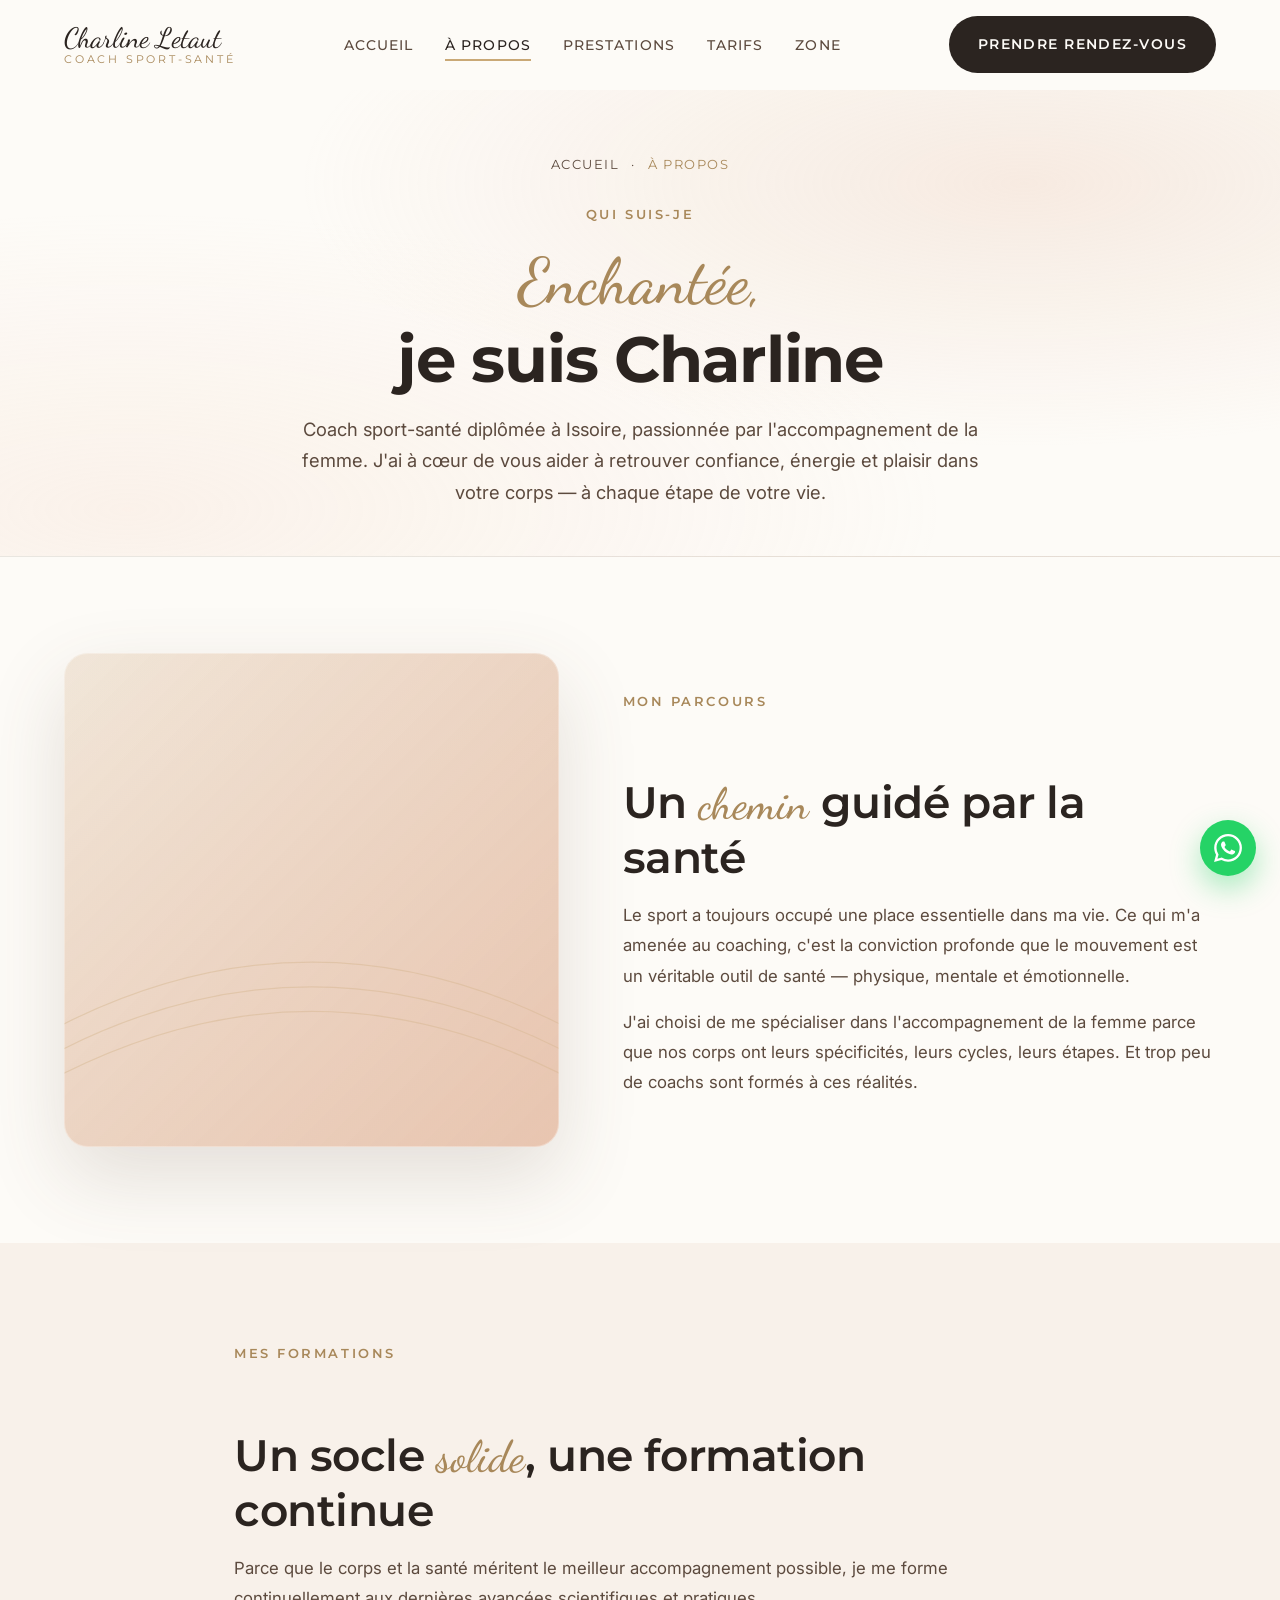
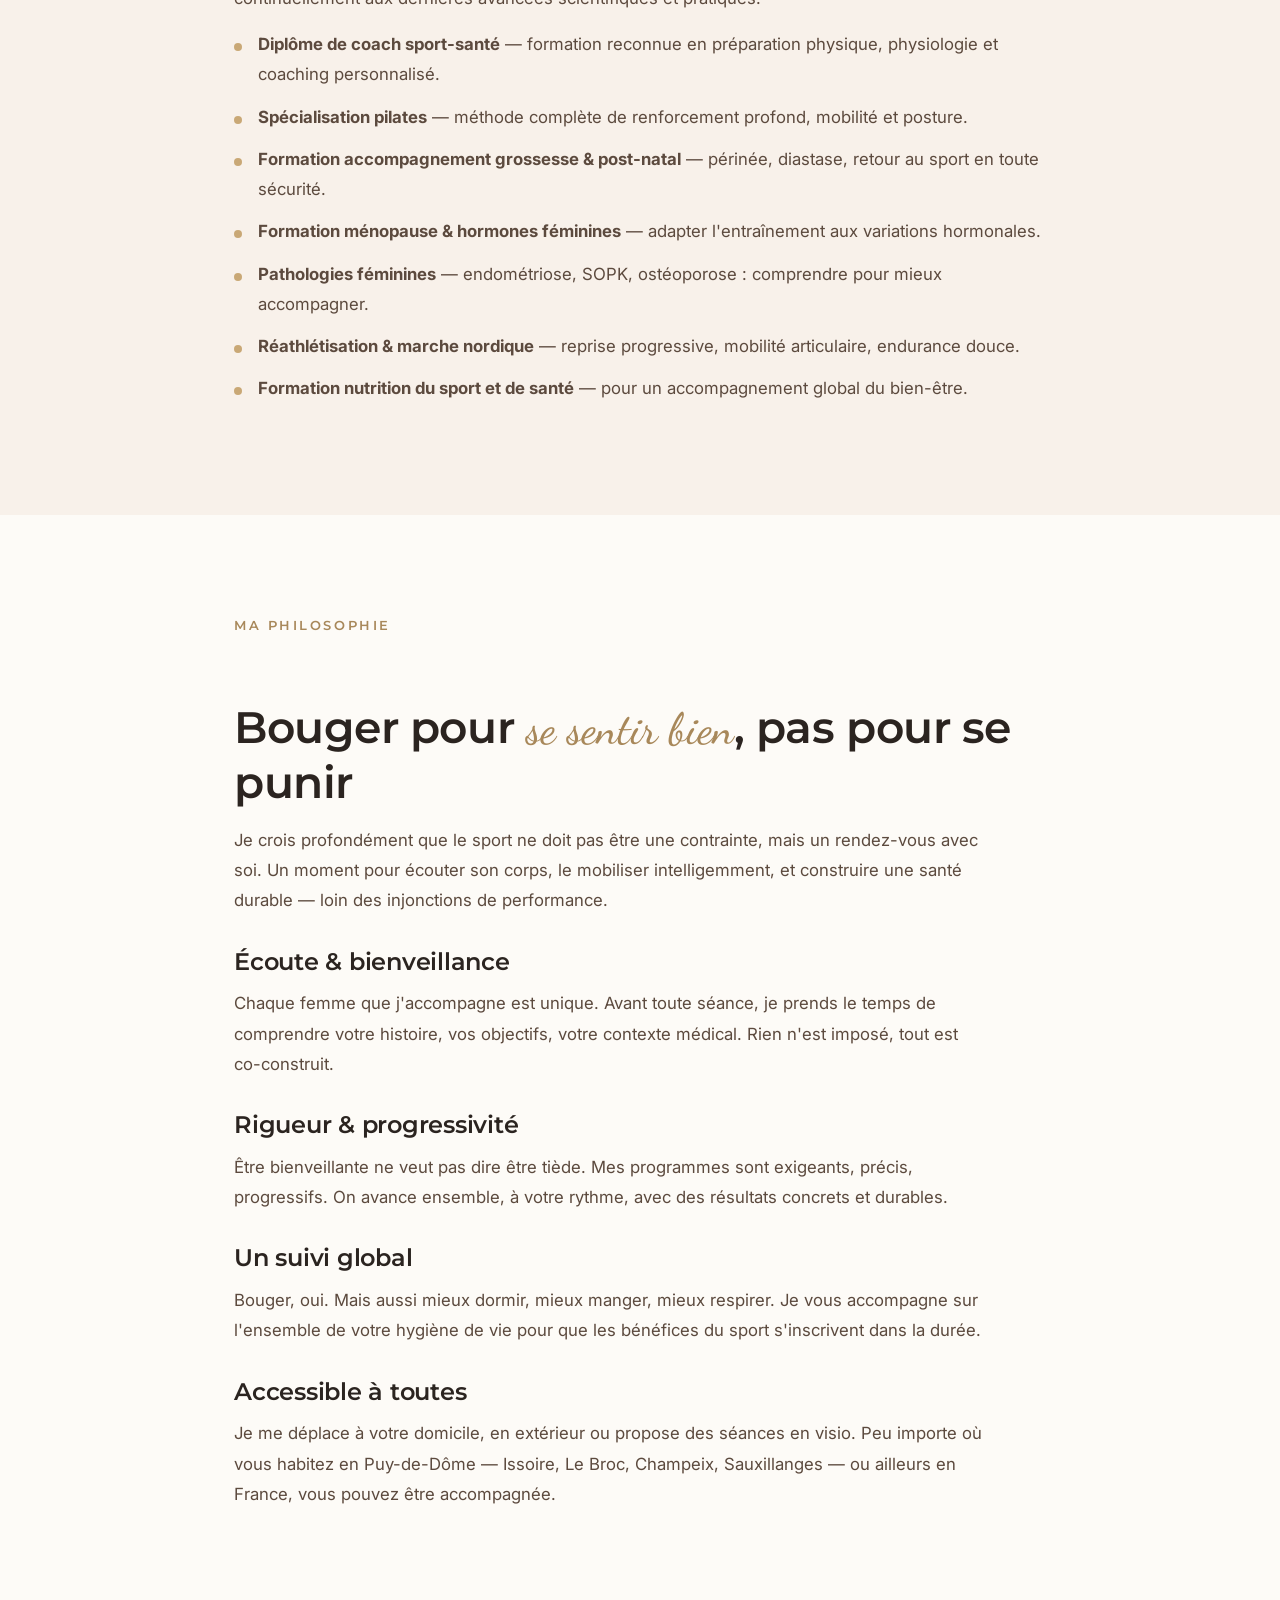
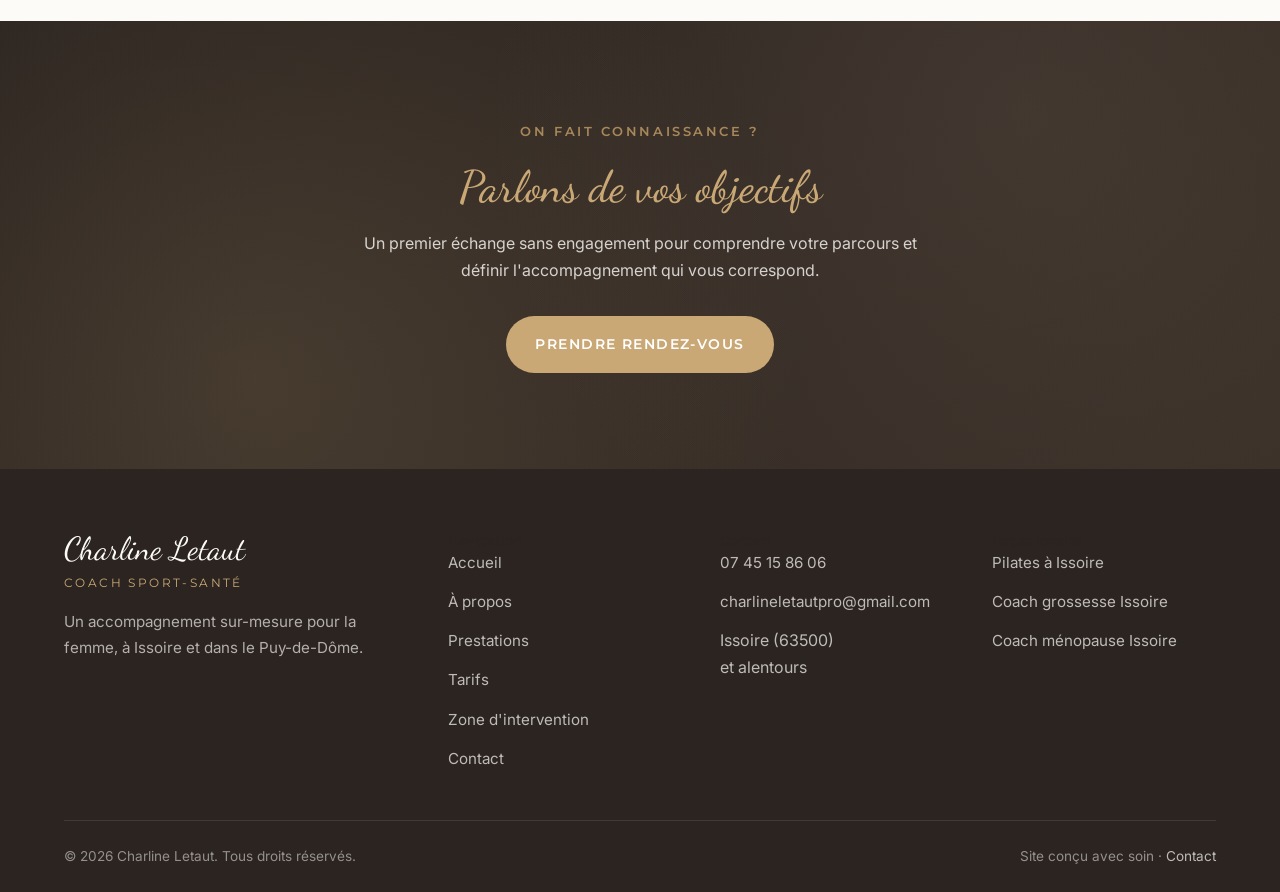
==== commit f330c49d: "A propos : 'Bases en nutrition' -> 'Formation nutrition du sport et de sante' Nom exact de la format" ====
--- a/a-propos.html
+++ b/a-propos.html
@@ -20,14 +20,14 @@
   <meta property="og:image" content="https://charline-letaut.fr/assets/og-image.jpg" />
   <meta name="twitter:card" content="summary_large_image" />
 
-  <link rel="icon" type="image/svg+xml" href="assets/favicon.svg?v=4" />
+  <link rel="icon" type="image/svg+xml" href="assets/favicon.svg?v=17" />
   <link rel="apple-touch-icon" href="assets/apple-touch-icon.png" />
 
   <link rel="preconnect" href="https://fonts.googleapis.com" />
   <link rel="preconnect" href="https://fonts.gstatic.com" crossorigin />
   <link href="https://fonts.googleapis.com/css2?family=Dancing+Script:wght@500;600&family=Inter:wght@400;500;600&family=Montserrat:wght@400;500;600;700&display=swap" rel="stylesheet" />
 
-  <link rel="stylesheet" href="css/style.css?v=4" />
+  <link rel="stylesheet" href="css/style.css?v=17" />
 
   <!-- PLAUSIBLE SCRIPT HERE -->
 
@@ -151,7 +151,7 @@
             <li><strong>Formation ménopause &amp; hormones féminines</strong> — adapter l'entraînement aux variations hormonales.</li>
             <li><strong>Pathologies féminines</strong> — endométriose, SOPK, ostéoporose&nbsp;: comprendre pour mieux accompagner.</li>
             <li><strong>Réathlétisation &amp; marche nordique</strong> — reprise progressive, mobilité articulaire, endurance douce.</li>
-            <li><strong>Bases en nutrition</strong> — pour un accompagnement global du bien-être.</li>
+            <li><strong>Formation nutrition du sport et de santé</strong> — pour un accompagnement global du bien-être.</li>
           </ul>
         </div>
       </div>
@@ -232,6 +232,6 @@
     <svg xmlns="http://www.w3.org/2000/svg" viewBox="0 0 24 24" fill="currentColor"><path d="M17.472 14.382c-.297-.149-1.758-.867-2.03-.967-.273-.099-.471-.148-.67.15-.197.297-.767.966-.94 1.164-.173.199-.347.223-.644.075-.297-.15-1.255-.463-2.39-1.475-.883-.788-1.48-1.761-1.653-2.059-.173-.297-.018-.458.13-.606.134-.133.298-.347.446-.52.149-.174.198-.298.298-.497.099-.198.05-.371-.025-.52-.075-.149-.669-1.612-.916-2.207-.242-.579-.487-.5-.669-.51-.173-.008-.371-.01-.57-.01-.198 0-.52.074-.792.372-.272.297-1.04 1.016-1.04 2.479 0 1.462 1.065 2.875 1.213 3.074.149.198 2.096 3.2 5.077 4.487.709.306 1.262.489 1.694.625.712.227 1.36.195 1.871.118.571-.085 1.758-.719 2.006-1.413.248-.694.248-1.289.173-1.413-.074-.124-.272-.198-.57-.347m-5.421 7.403h-.004a9.87 9.87 0 01-5.031-1.378l-.361-.214-3.741.982.998-3.648-.235-.374a9.86 9.86 0 01-1.51-5.26c.001-5.45 4.436-9.884 9.888-9.884 2.64 0 5.122 1.03 6.988 2.898a9.825 9.825 0 012.893 6.994c-.003 5.45-4.437 9.884-9.885 9.884m8.413-18.297A11.815 11.815 0 0012.05 0C5.495 0 .16 5.335.157 11.892c0 2.096.547 4.142 1.588 5.945L.057 24l6.305-1.654a11.882 11.882 0 005.683 1.448h.005c6.554 0 11.89-5.335 11.893-11.893a11.821 11.821 0 00-3.48-8.413z"/></svg>
   </a>
 
-  <script src="js/main.js?v=4"></script>
+  <script src="js/main.js?v=17"></script>
 </body>
 </html>
--- a/css/style.css
+++ b/css/style.css
@@ -762,13 +762,7 @@
 .credentials {
   display: grid;
   gap: var(--s-5);
-}
-
-@media (min-width: 640px) {
-  .credentials { grid-template-columns: repeat(2, 1fr); }
-}
-@media (min-width: 960px) {
-  .credentials { grid-template-columns: repeat(4, 1fr); }
+  grid-template-columns: repeat(auto-fit, minmax(190px, 1fr));
 }
 
 .credential {
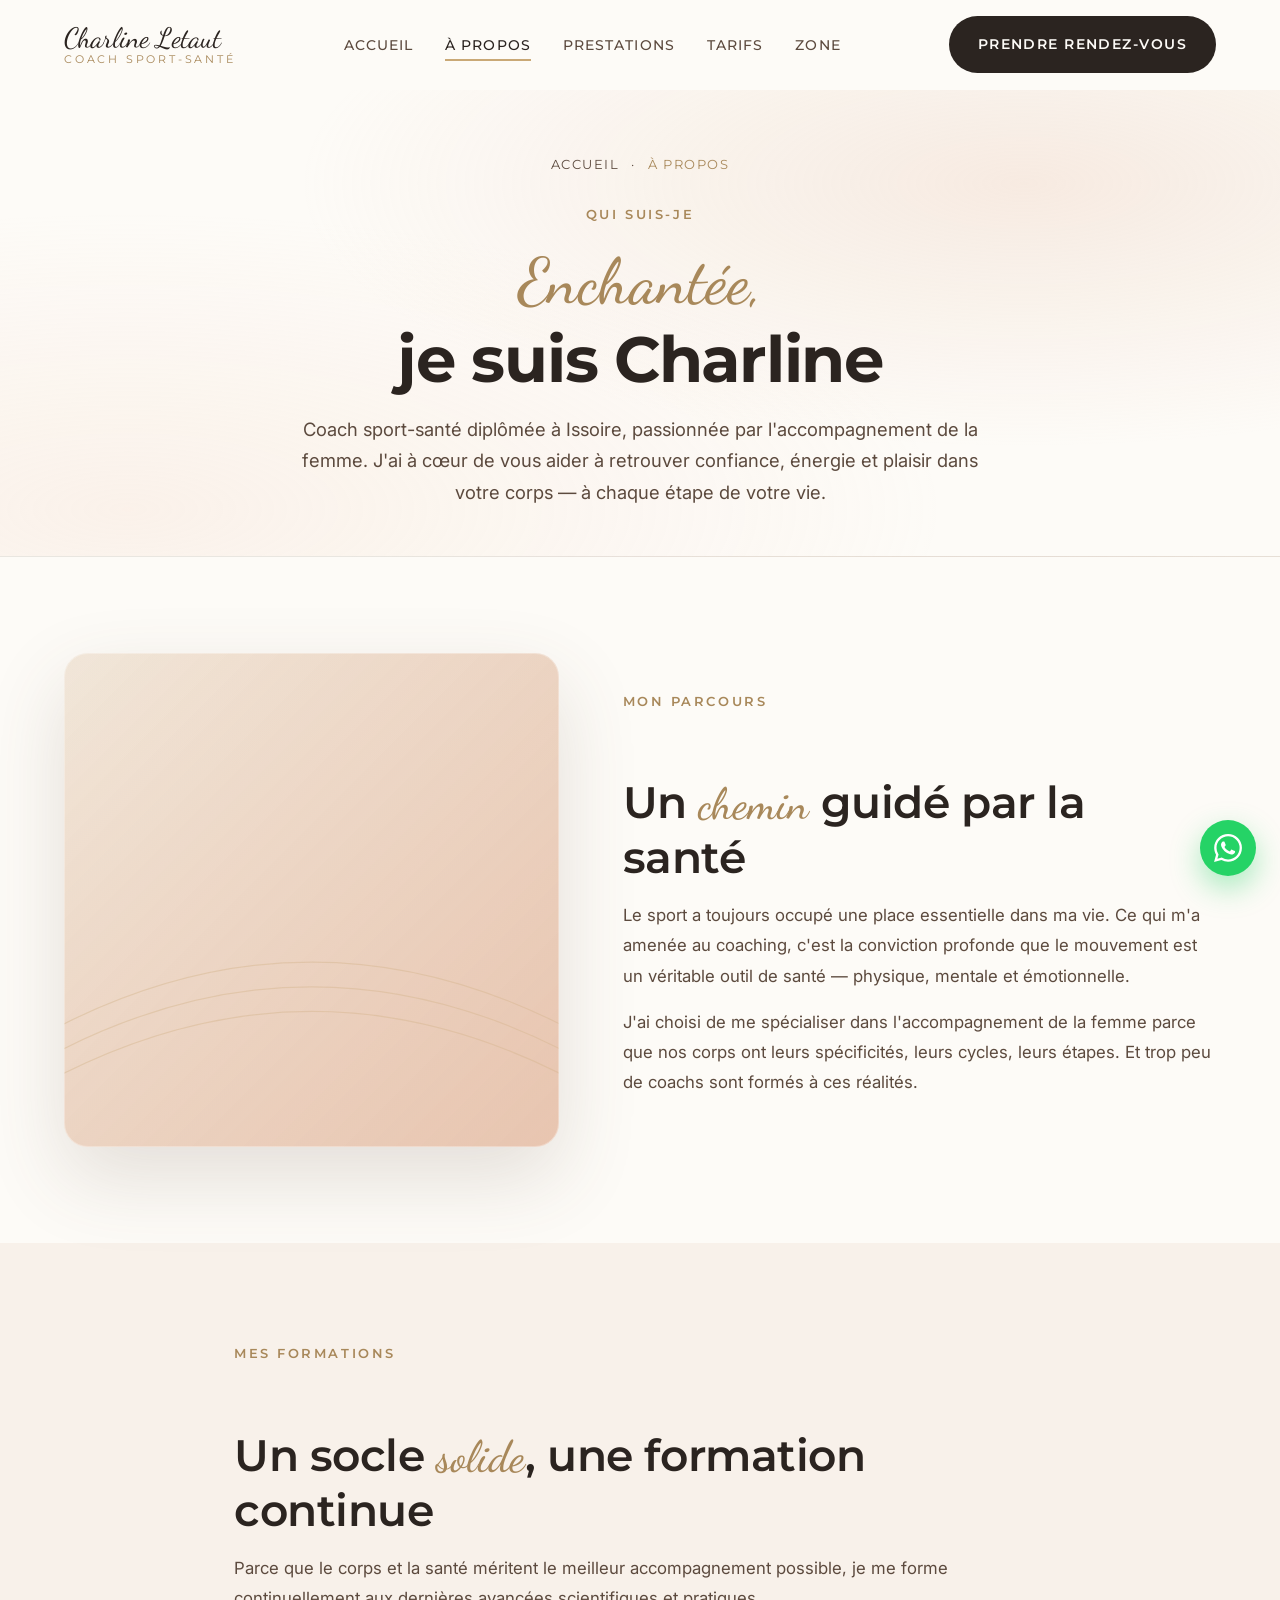
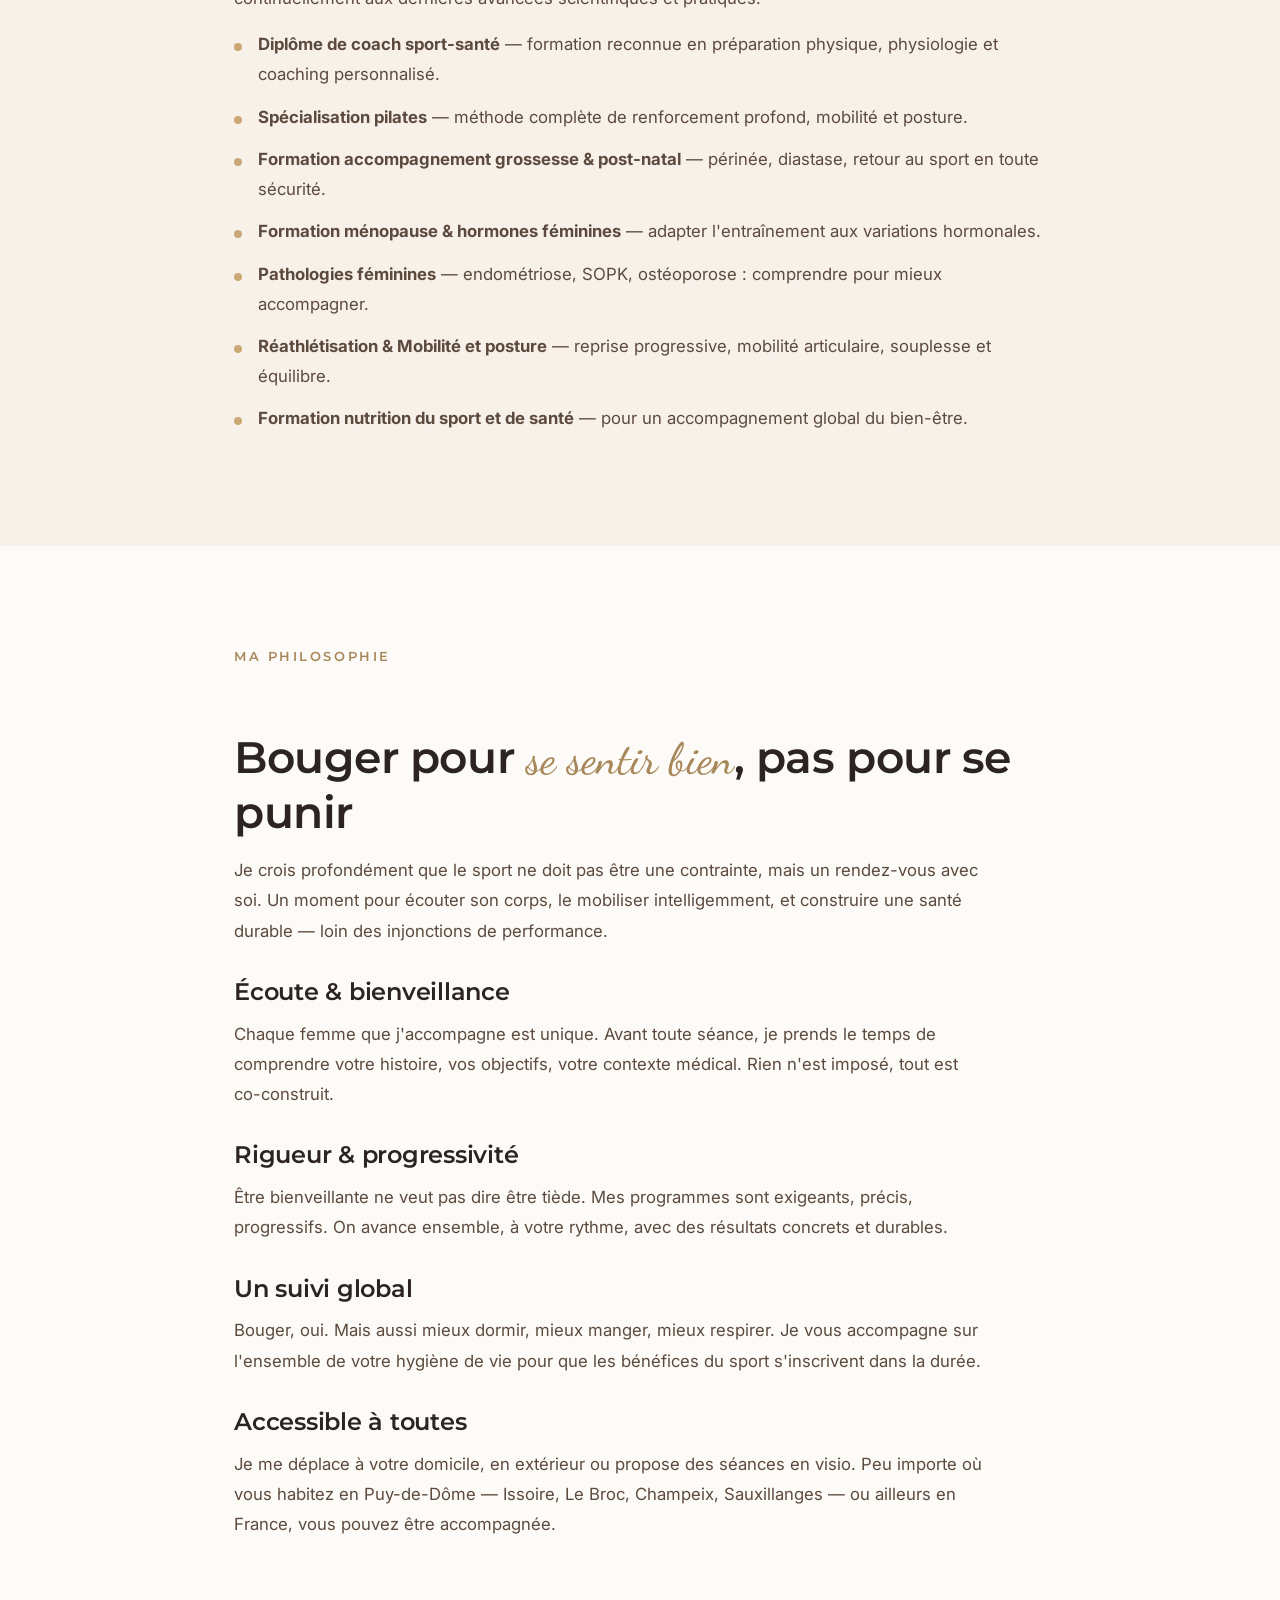
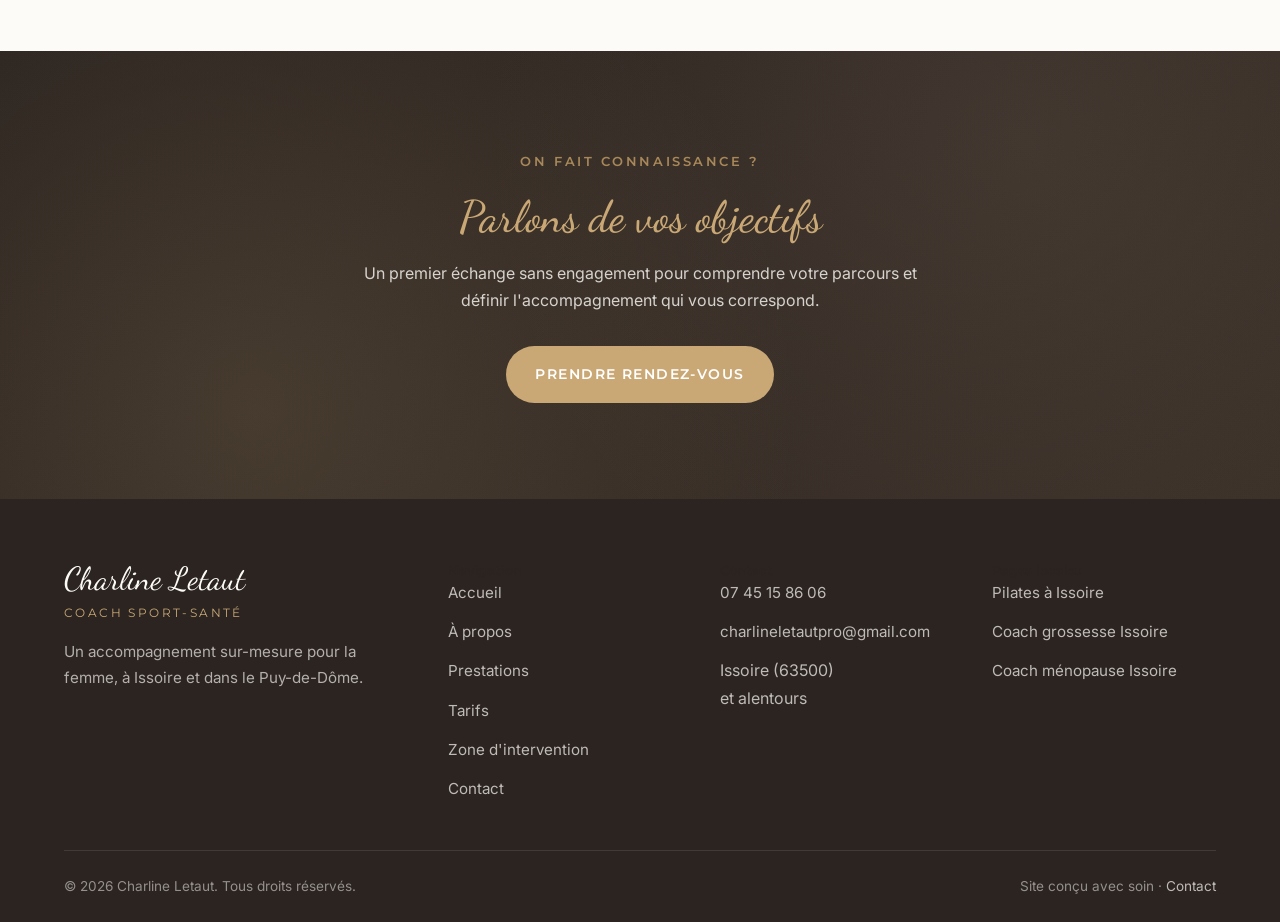
==== commit 726f1b1d: "A propos : 'Reathletisation & marche nordique' -> 'Reathletisation & Mobilite et posture' + nouvelle" ====
--- a/a-propos.html
+++ b/a-propos.html
@@ -20,14 +20,14 @@
   <meta property="og:image" content="https://charline-letaut.fr/assets/og-image.jpg" />
   <meta name="twitter:card" content="summary_large_image" />
 
-  <link rel="icon" type="image/svg+xml" href="assets/favicon.svg?v=17" />
+  <link rel="icon" type="image/svg+xml" href="assets/favicon.svg?v=18" />
   <link rel="apple-touch-icon" href="assets/apple-touch-icon.png" />
 
   <link rel="preconnect" href="https://fonts.googleapis.com" />
   <link rel="preconnect" href="https://fonts.gstatic.com" crossorigin />
   <link href="https://fonts.googleapis.com/css2?family=Dancing+Script:wght@500;600&family=Inter:wght@400;500;600&family=Montserrat:wght@400;500;600;700&display=swap" rel="stylesheet" />
 
-  <link rel="stylesheet" href="css/style.css?v=17" />
+  <link rel="stylesheet" href="css/style.css?v=18" />
 
   <!-- PLAUSIBLE SCRIPT HERE -->
 
@@ -150,7 +150,7 @@
             <li><strong>Formation accompagnement grossesse &amp; post-natal</strong> — périnée, diastase, retour au sport en toute sécurité.</li>
             <li><strong>Formation ménopause &amp; hormones féminines</strong> — adapter l'entraînement aux variations hormonales.</li>
             <li><strong>Pathologies féminines</strong> — endométriose, SOPK, ostéoporose&nbsp;: comprendre pour mieux accompagner.</li>
-            <li><strong>Réathlétisation &amp; marche nordique</strong> — reprise progressive, mobilité articulaire, endurance douce.</li>
+            <li><strong>Réathlétisation &amp; Mobilité et posture</strong> — reprise progressive, mobilité articulaire, souplesse et équilibre.</li>
             <li><strong>Formation nutrition du sport et de santé</strong> — pour un accompagnement global du bien-être.</li>
           </ul>
         </div>
@@ -232,6 +232,6 @@
     <svg xmlns="http://www.w3.org/2000/svg" viewBox="0 0 24 24" fill="currentColor"><path d="M17.472 14.382c-.297-.149-1.758-.867-2.03-.967-.273-.099-.471-.148-.67.15-.197.297-.767.966-.94 1.164-.173.199-.347.223-.644.075-.297-.15-1.255-.463-2.39-1.475-.883-.788-1.48-1.761-1.653-2.059-.173-.297-.018-.458.13-.606.134-.133.298-.347.446-.52.149-.174.198-.298.298-.497.099-.198.05-.371-.025-.52-.075-.149-.669-1.612-.916-2.207-.242-.579-.487-.5-.669-.51-.173-.008-.371-.01-.57-.01-.198 0-.52.074-.792.372-.272.297-1.04 1.016-1.04 2.479 0 1.462 1.065 2.875 1.213 3.074.149.198 2.096 3.2 5.077 4.487.709.306 1.262.489 1.694.625.712.227 1.36.195 1.871.118.571-.085 1.758-.719 2.006-1.413.248-.694.248-1.289.173-1.413-.074-.124-.272-.198-.57-.347m-5.421 7.403h-.004a9.87 9.87 0 01-5.031-1.378l-.361-.214-3.741.982.998-3.648-.235-.374a9.86 9.86 0 01-1.51-5.26c.001-5.45 4.436-9.884 9.888-9.884 2.64 0 5.122 1.03 6.988 2.898a9.825 9.825 0 012.893 6.994c-.003 5.45-4.437 9.884-9.885 9.884m8.413-18.297A11.815 11.815 0 0012.05 0C5.495 0 .16 5.335.157 11.892c0 2.096.547 4.142 1.588 5.945L.057 24l6.305-1.654a11.882 11.882 0 005.683 1.448h.005c6.554 0 11.89-5.335 11.893-11.893a11.821 11.821 0 00-3.48-8.413z"/></svg>
   </a>
 
-  <script src="js/main.js?v=17"></script>
+  <script src="js/main.js?v=18"></script>
 </body>
 </html>
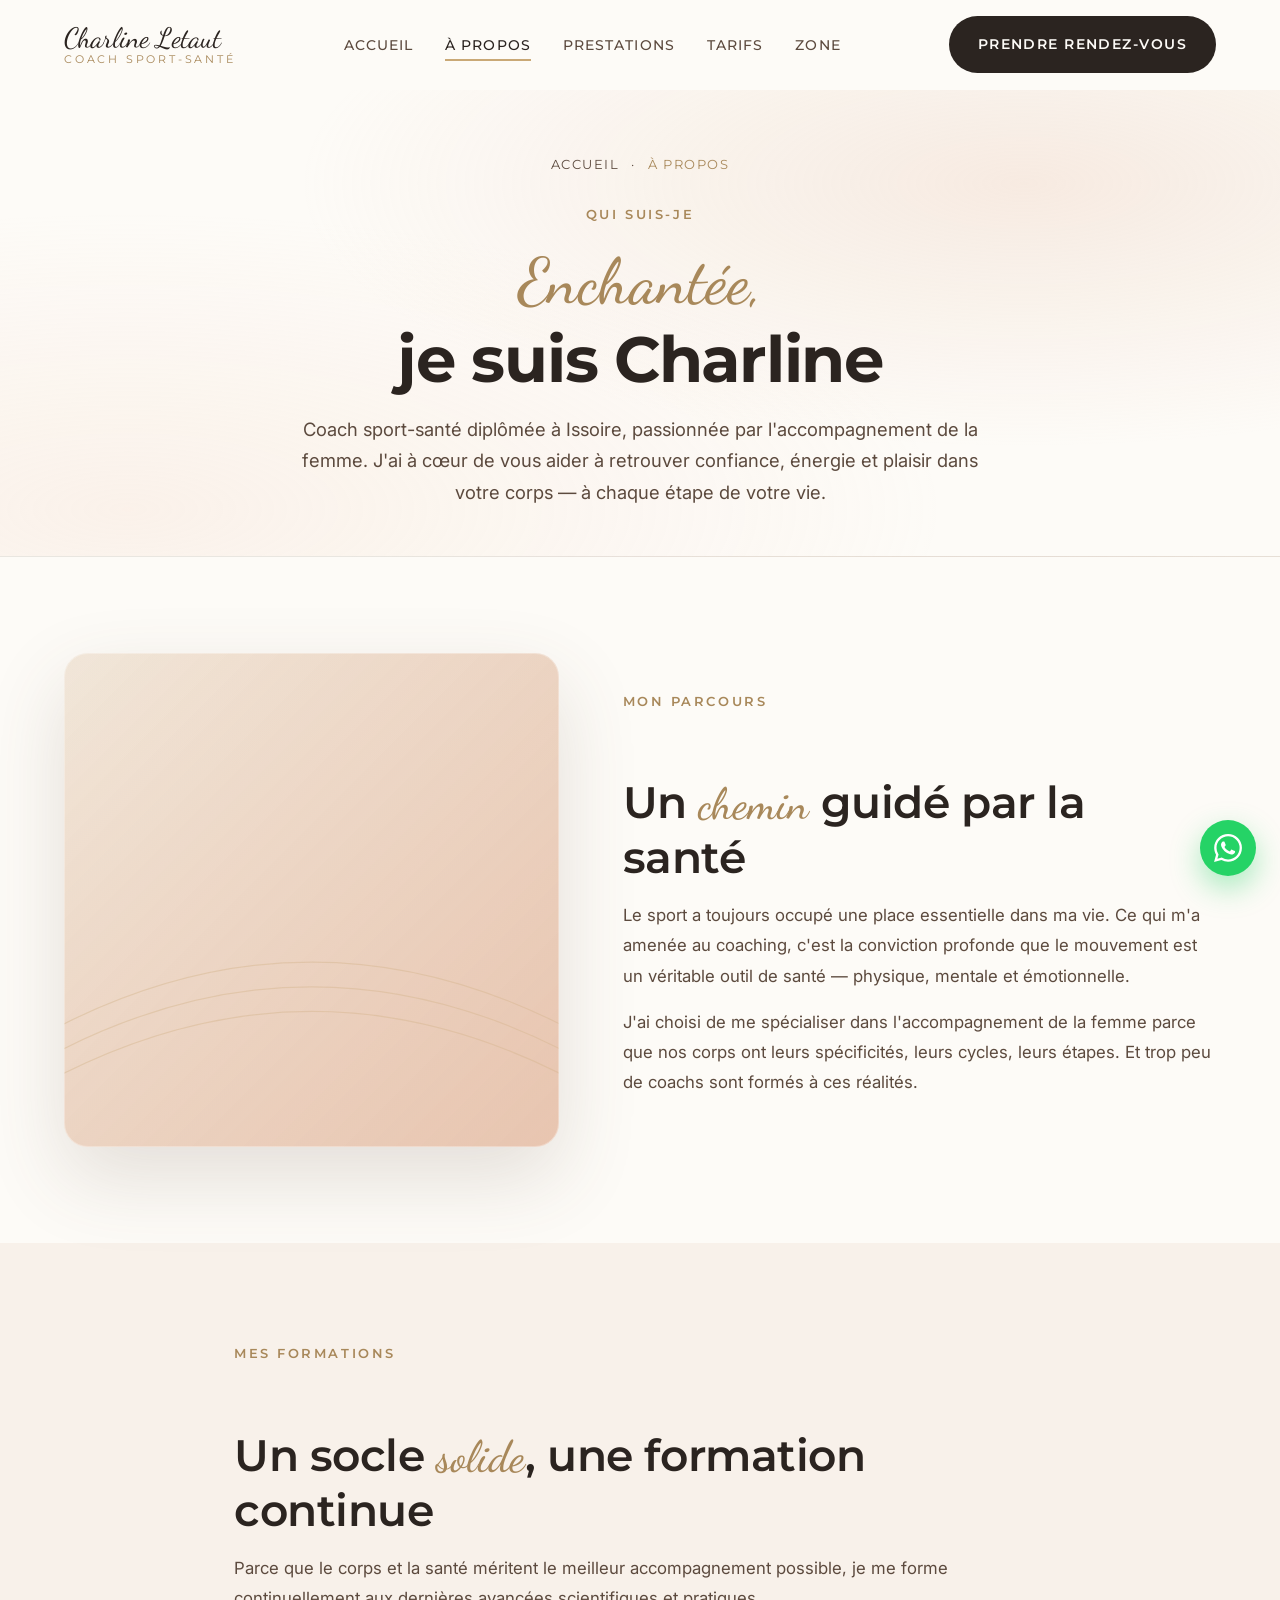
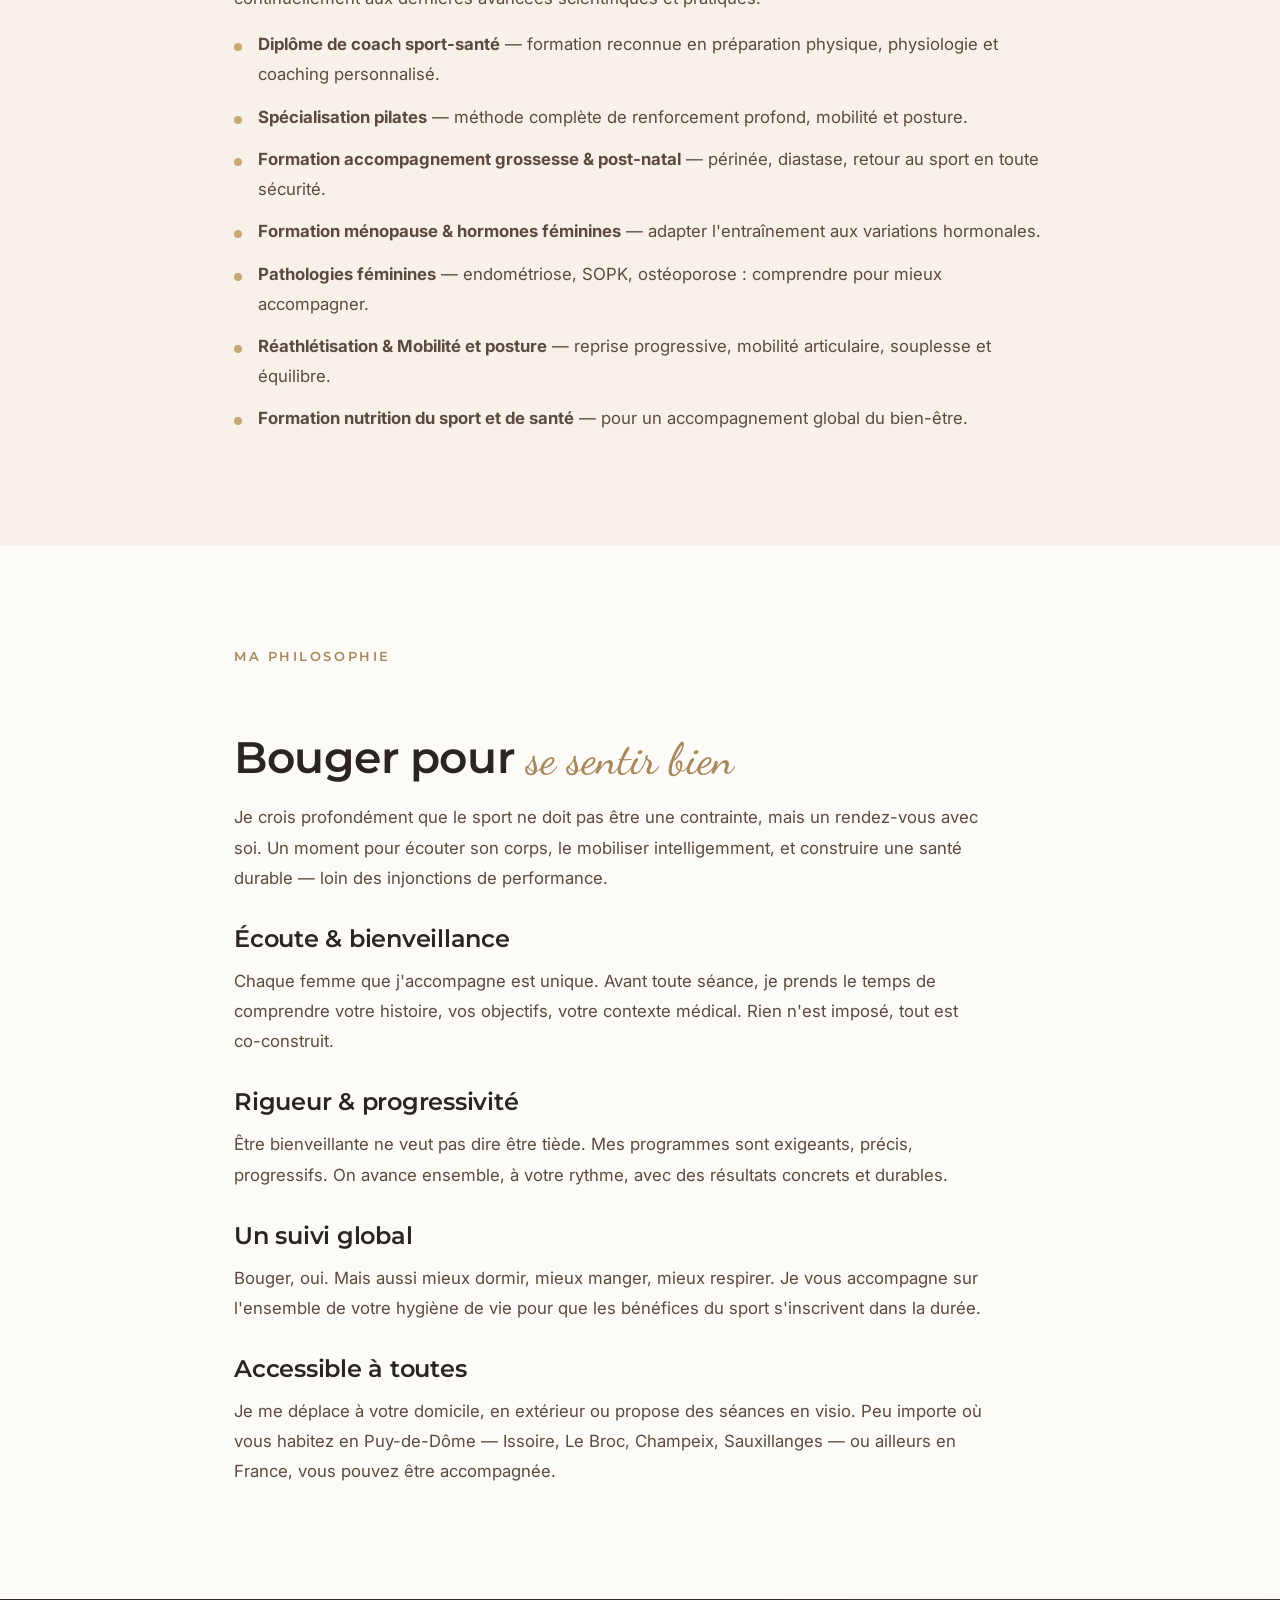
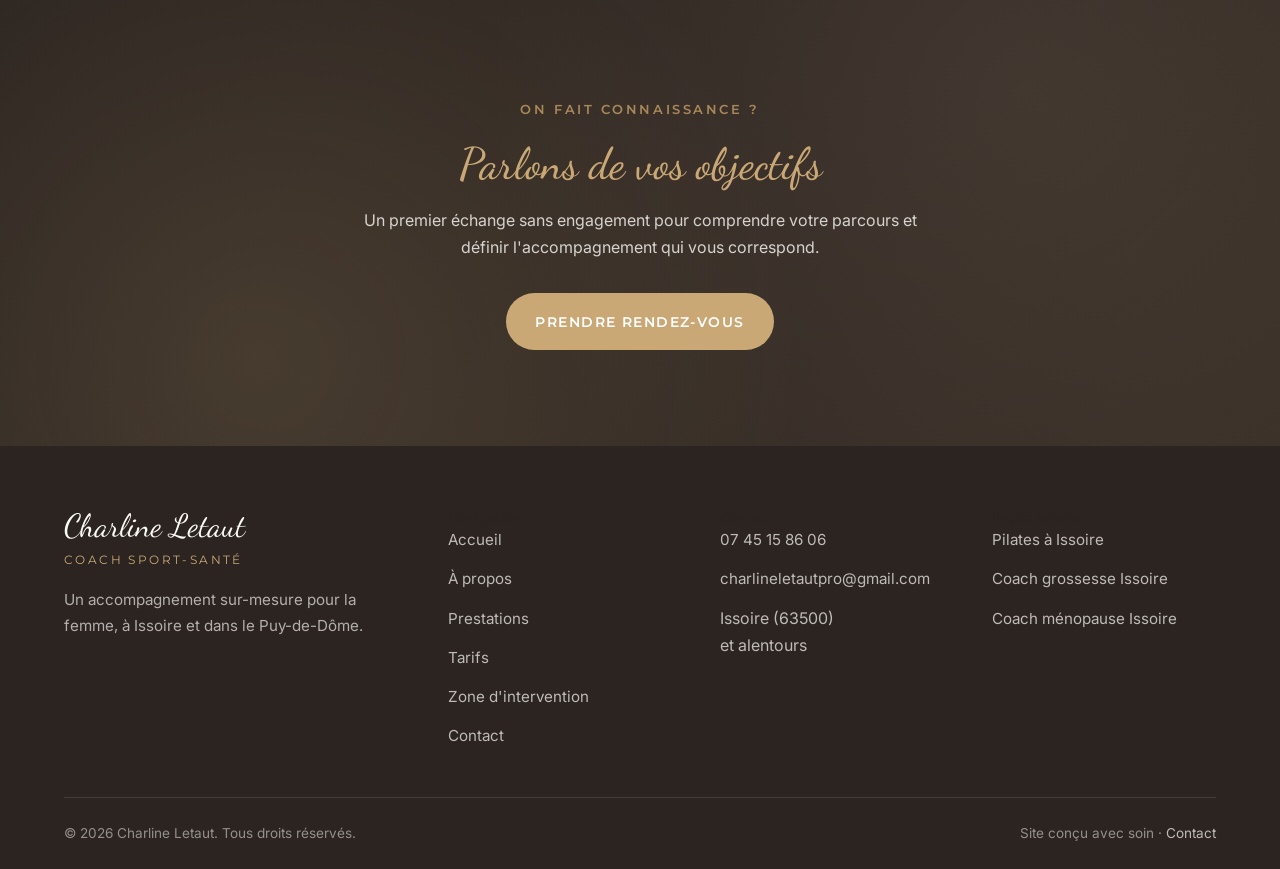
==== commit 9d686943: "A propos : retrait ', pas pour se punir' du h2 philosophie Cache-bust: v19" ====
--- a/a-propos.html
+++ b/a-propos.html
@@ -20,14 +20,14 @@
   <meta property="og:image" content="https://charline-letaut.fr/assets/og-image.jpg" />
   <meta name="twitter:card" content="summary_large_image" />
 
-  <link rel="icon" type="image/svg+xml" href="assets/favicon.svg?v=18" />
+  <link rel="icon" type="image/svg+xml" href="assets/favicon.svg?v=19" />
   <link rel="apple-touch-icon" href="assets/apple-touch-icon.png" />
 
   <link rel="preconnect" href="https://fonts.googleapis.com" />
   <link rel="preconnect" href="https://fonts.gstatic.com" crossorigin />
   <link href="https://fonts.googleapis.com/css2?family=Dancing+Script:wght@500;600&family=Inter:wght@400;500;600&family=Montserrat:wght@400;500;600;700&display=swap" rel="stylesheet" />
 
-  <link rel="stylesheet" href="css/style.css?v=18" />
+  <link rel="stylesheet" href="css/style.css?v=19" />
 
   <!-- PLAUSIBLE SCRIPT HERE -->
 
@@ -161,7 +161,7 @@
       <div class="container container-narrow">
         <div class="reveal prose">
           <span class="eyebrow">Ma philosophie</span>
-          <h2>Bouger pour <span class="script">se sentir bien</span>, pas pour se punir</h2>
+          <h2>Bouger pour <span class="script">se sentir bien</span></h2>
           <p>Je crois profondément que le sport ne doit pas être une contrainte, mais un rendez-vous avec soi. Un moment pour écouter son corps, le mobiliser intelligemment, et construire une santé durable — loin des injonctions de performance.</p>
           <h3>Écoute &amp; bienveillance</h3>
           <p>Chaque femme que j'accompagne est unique. Avant toute séance, je prends le temps de comprendre votre histoire, vos objectifs, votre contexte médical. Rien n'est imposé, tout est co-construit.</p>
@@ -232,6 +232,6 @@
     <svg xmlns="http://www.w3.org/2000/svg" viewBox="0 0 24 24" fill="currentColor"><path d="M17.472 14.382c-.297-.149-1.758-.867-2.03-.967-.273-.099-.471-.148-.67.15-.197.297-.767.966-.94 1.164-.173.199-.347.223-.644.075-.297-.15-1.255-.463-2.39-1.475-.883-.788-1.48-1.761-1.653-2.059-.173-.297-.018-.458.13-.606.134-.133.298-.347.446-.52.149-.174.198-.298.298-.497.099-.198.05-.371-.025-.52-.075-.149-.669-1.612-.916-2.207-.242-.579-.487-.5-.669-.51-.173-.008-.371-.01-.57-.01-.198 0-.52.074-.792.372-.272.297-1.04 1.016-1.04 2.479 0 1.462 1.065 2.875 1.213 3.074.149.198 2.096 3.2 5.077 4.487.709.306 1.262.489 1.694.625.712.227 1.36.195 1.871.118.571-.085 1.758-.719 2.006-1.413.248-.694.248-1.289.173-1.413-.074-.124-.272-.198-.57-.347m-5.421 7.403h-.004a9.87 9.87 0 01-5.031-1.378l-.361-.214-3.741.982.998-3.648-.235-.374a9.86 9.86 0 01-1.51-5.26c.001-5.45 4.436-9.884 9.888-9.884 2.64 0 5.122 1.03 6.988 2.898a9.825 9.825 0 012.893 6.994c-.003 5.45-4.437 9.884-9.885 9.884m8.413-18.297A11.815 11.815 0 0012.05 0C5.495 0 .16 5.335.157 11.892c0 2.096.547 4.142 1.588 5.945L.057 24l6.305-1.654a11.882 11.882 0 005.683 1.448h.005c6.554 0 11.89-5.335 11.893-11.893a11.821 11.821 0 00-3.48-8.413z"/></svg>
   </a>
 
-  <script src="js/main.js?v=18"></script>
+  <script src="js/main.js?v=19"></script>
 </body>
 </html>
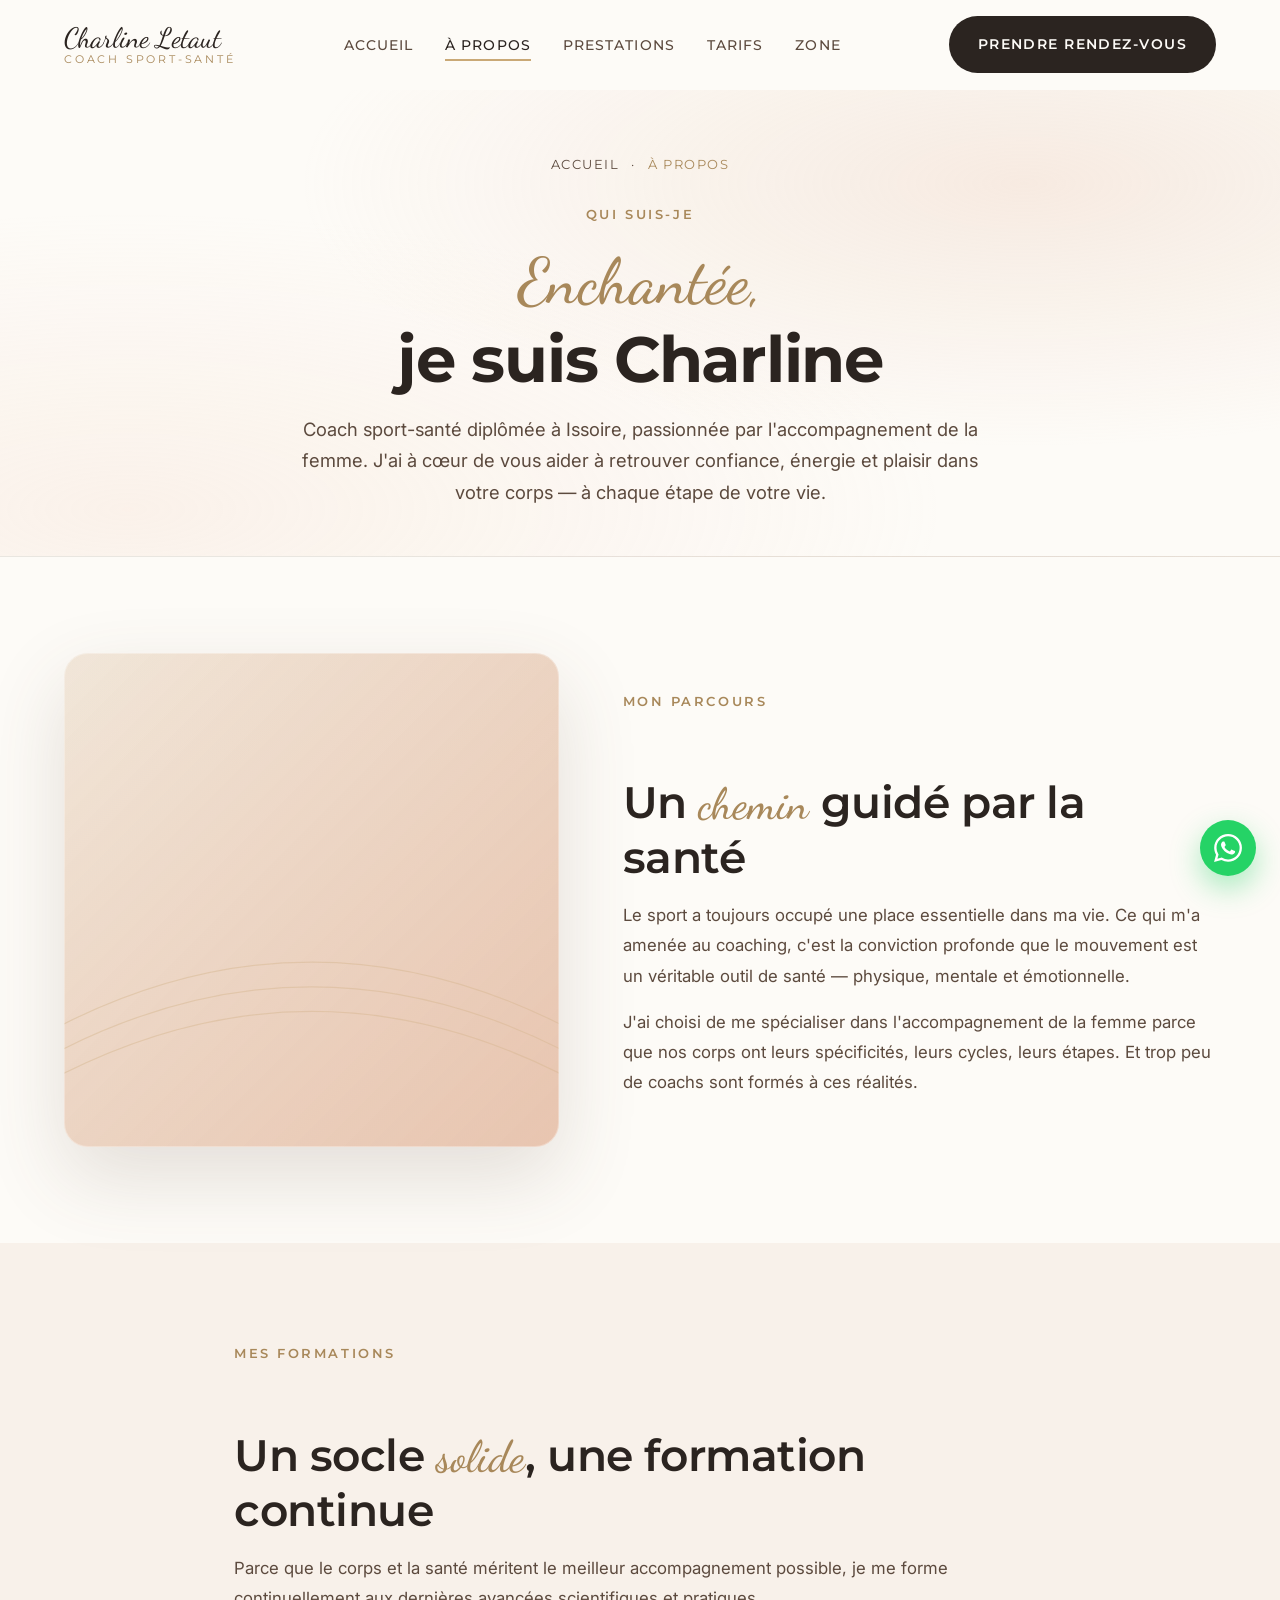
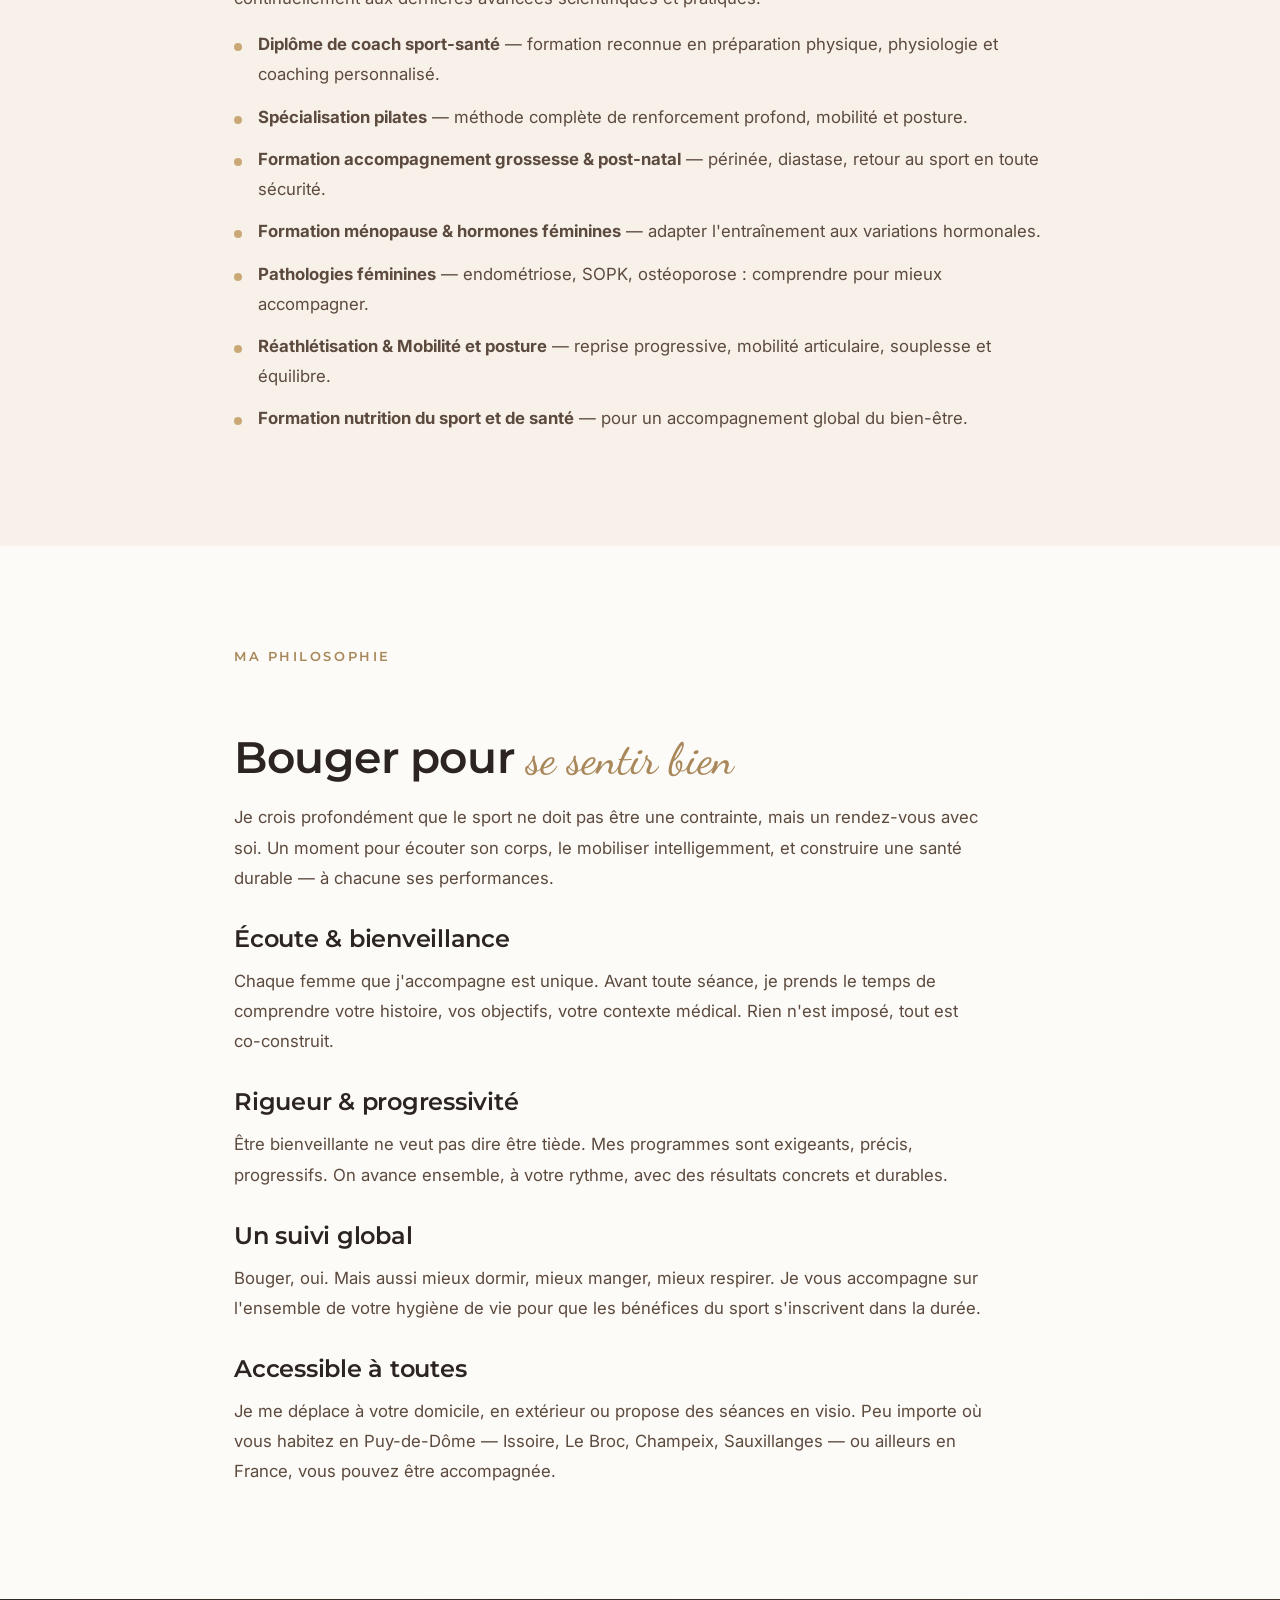
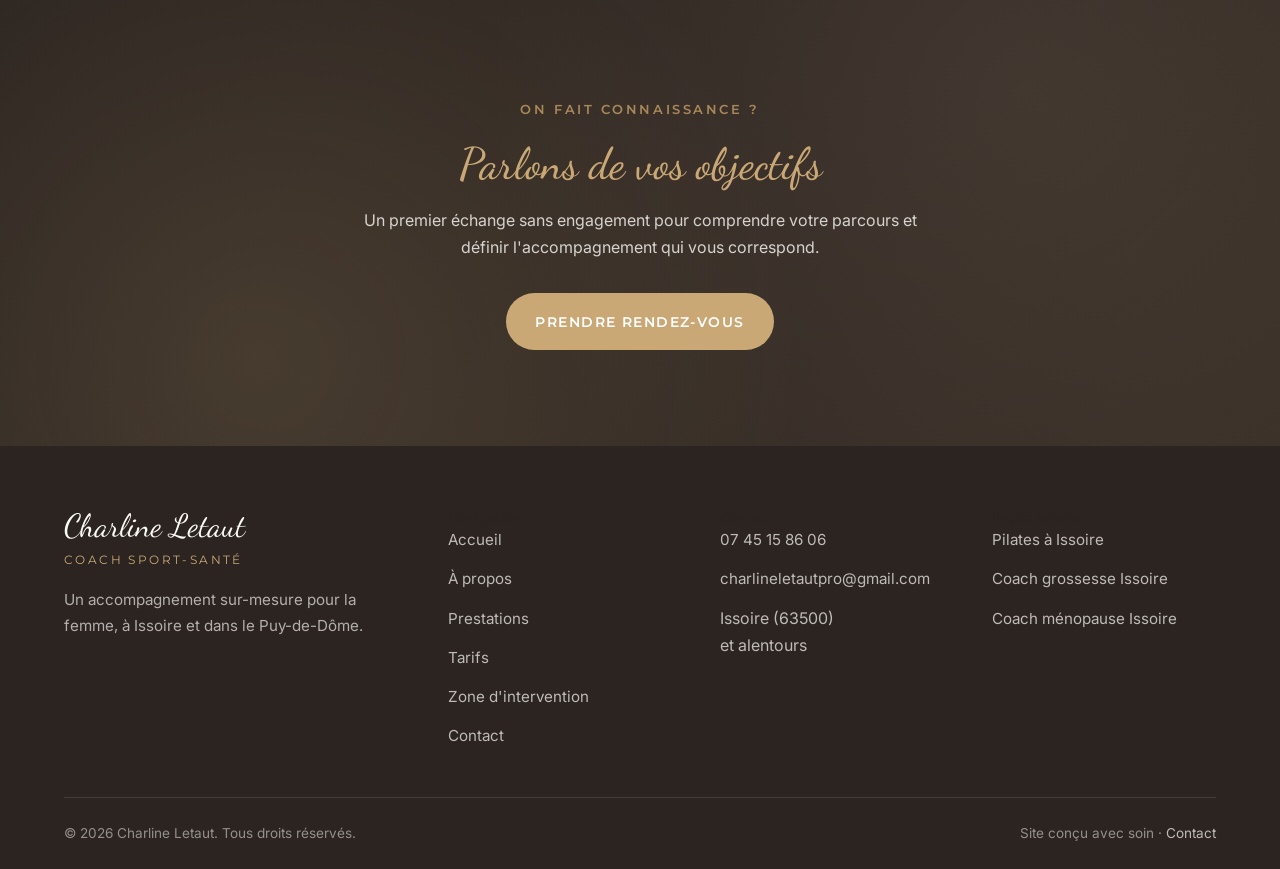
==== commit 674b3013: "A propos : 'loin des injonctions de performance' -> 'a chacune ses performances' Cache-bust: v20" ====
--- a/a-propos.html
+++ b/a-propos.html
@@ -20,14 +20,14 @@
   <meta property="og:image" content="https://charline-letaut.fr/assets/og-image.jpg" />
   <meta name="twitter:card" content="summary_large_image" />
 
-  <link rel="icon" type="image/svg+xml" href="assets/favicon.svg?v=19" />
+  <link rel="icon" type="image/svg+xml" href="assets/favicon.svg?v=20" />
   <link rel="apple-touch-icon" href="assets/apple-touch-icon.png" />
 
   <link rel="preconnect" href="https://fonts.googleapis.com" />
   <link rel="preconnect" href="https://fonts.gstatic.com" crossorigin />
   <link href="https://fonts.googleapis.com/css2?family=Dancing+Script:wght@500;600&family=Inter:wght@400;500;600&family=Montserrat:wght@400;500;600;700&display=swap" rel="stylesheet" />
 
-  <link rel="stylesheet" href="css/style.css?v=19" />
+  <link rel="stylesheet" href="css/style.css?v=20" />
 
   <!-- PLAUSIBLE SCRIPT HERE -->
 
@@ -162,7 +162,7 @@
         <div class="reveal prose">
           <span class="eyebrow">Ma philosophie</span>
           <h2>Bouger pour <span class="script">se sentir bien</span></h2>
-          <p>Je crois profondément que le sport ne doit pas être une contrainte, mais un rendez-vous avec soi. Un moment pour écouter son corps, le mobiliser intelligemment, et construire une santé durable — loin des injonctions de performance.</p>
+          <p>Je crois profondément que le sport ne doit pas être une contrainte, mais un rendez-vous avec soi. Un moment pour écouter son corps, le mobiliser intelligemment, et construire une santé durable — à chacune ses performances.</p>
           <h3>Écoute &amp; bienveillance</h3>
           <p>Chaque femme que j'accompagne est unique. Avant toute séance, je prends le temps de comprendre votre histoire, vos objectifs, votre contexte médical. Rien n'est imposé, tout est co-construit.</p>
           <h3>Rigueur &amp; progressivité</h3>
@@ -232,6 +232,6 @@
     <svg xmlns="http://www.w3.org/2000/svg" viewBox="0 0 24 24" fill="currentColor"><path d="M17.472 14.382c-.297-.149-1.758-.867-2.03-.967-.273-.099-.471-.148-.67.15-.197.297-.767.966-.94 1.164-.173.199-.347.223-.644.075-.297-.15-1.255-.463-2.39-1.475-.883-.788-1.48-1.761-1.653-2.059-.173-.297-.018-.458.13-.606.134-.133.298-.347.446-.52.149-.174.198-.298.298-.497.099-.198.05-.371-.025-.52-.075-.149-.669-1.612-.916-2.207-.242-.579-.487-.5-.669-.51-.173-.008-.371-.01-.57-.01-.198 0-.52.074-.792.372-.272.297-1.04 1.016-1.04 2.479 0 1.462 1.065 2.875 1.213 3.074.149.198 2.096 3.2 5.077 4.487.709.306 1.262.489 1.694.625.712.227 1.36.195 1.871.118.571-.085 1.758-.719 2.006-1.413.248-.694.248-1.289.173-1.413-.074-.124-.272-.198-.57-.347m-5.421 7.403h-.004a9.87 9.87 0 01-5.031-1.378l-.361-.214-3.741.982.998-3.648-.235-.374a9.86 9.86 0 01-1.51-5.26c.001-5.45 4.436-9.884 9.888-9.884 2.64 0 5.122 1.03 6.988 2.898a9.825 9.825 0 012.893 6.994c-.003 5.45-4.437 9.884-9.885 9.884m8.413-18.297A11.815 11.815 0 0012.05 0C5.495 0 .16 5.335.157 11.892c0 2.096.547 4.142 1.588 5.945L.057 24l6.305-1.654a11.882 11.882 0 005.683 1.448h.005c6.554 0 11.89-5.335 11.893-11.893a11.821 11.821 0 00-3.48-8.413z"/></svg>
   </a>
 
-  <script src="js/main.js?v=19"></script>
+  <script src="js/main.js?v=20"></script>
 </body>
 </html>
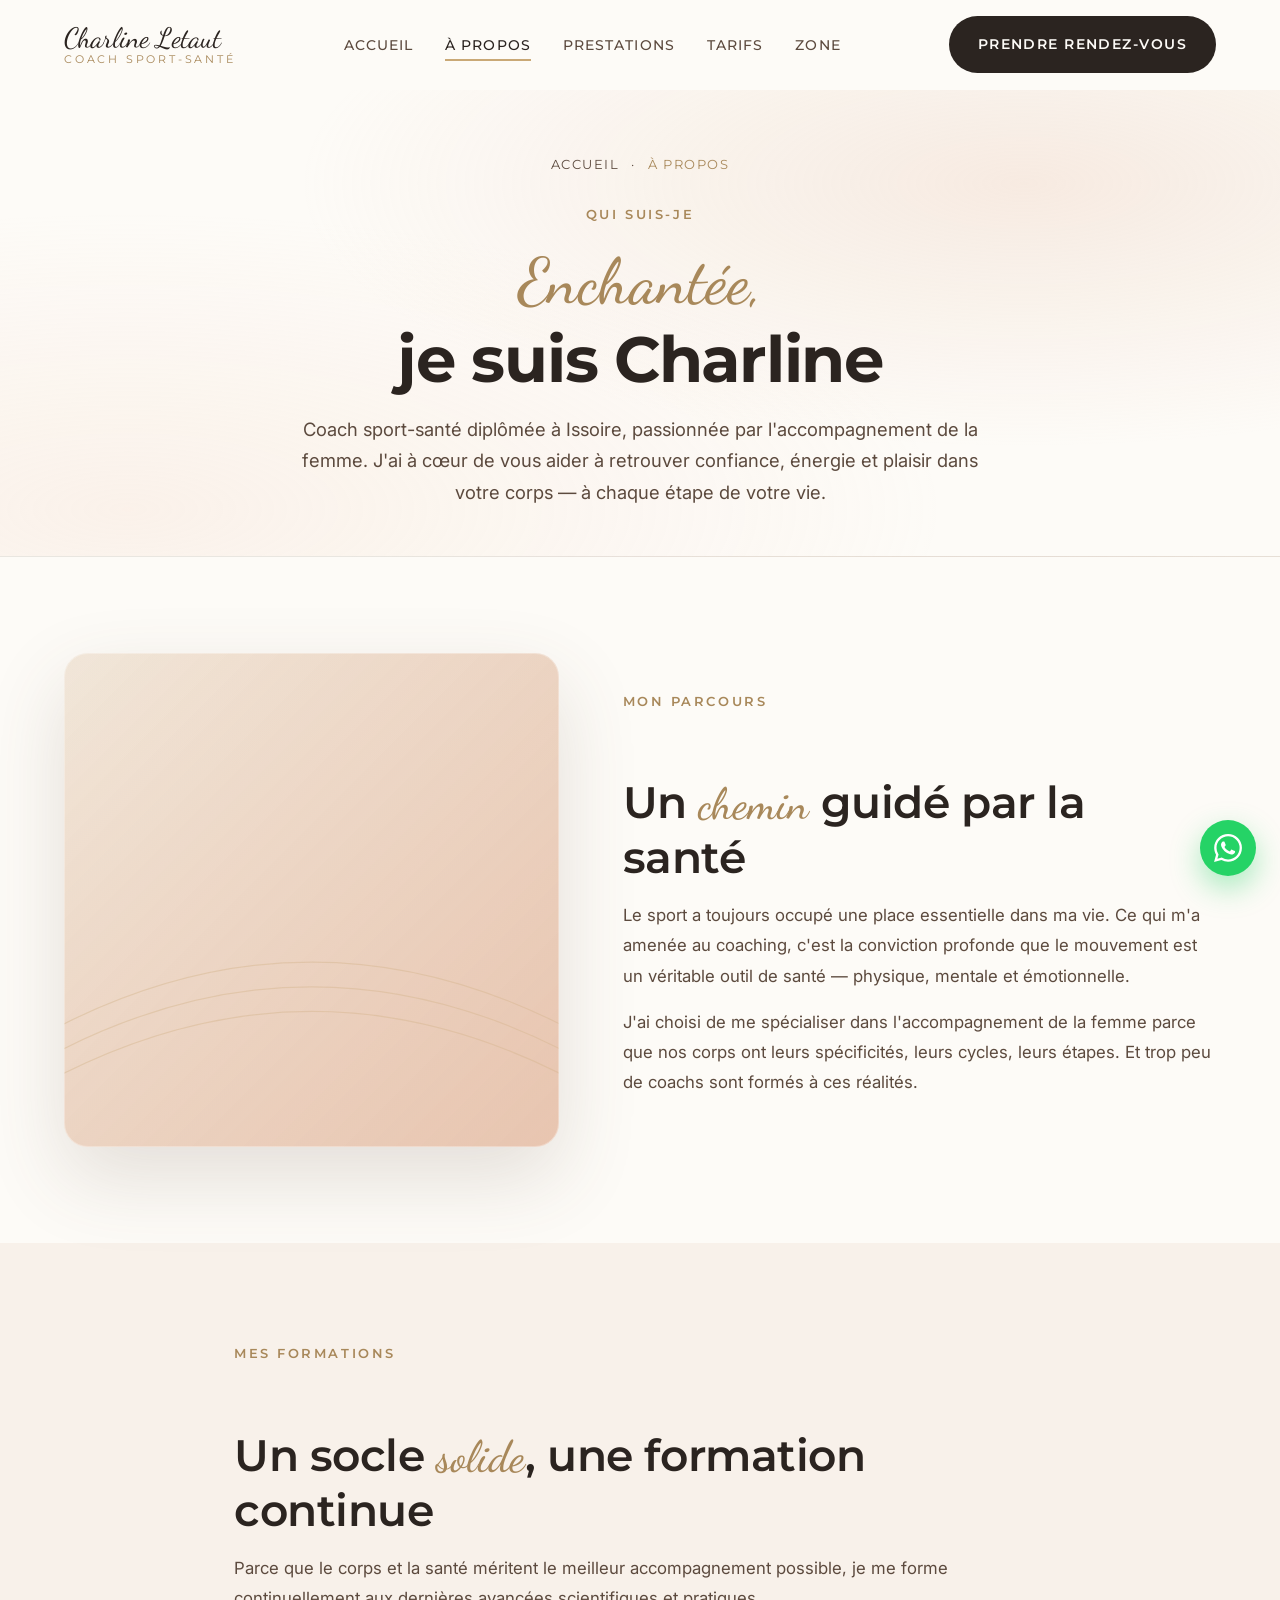
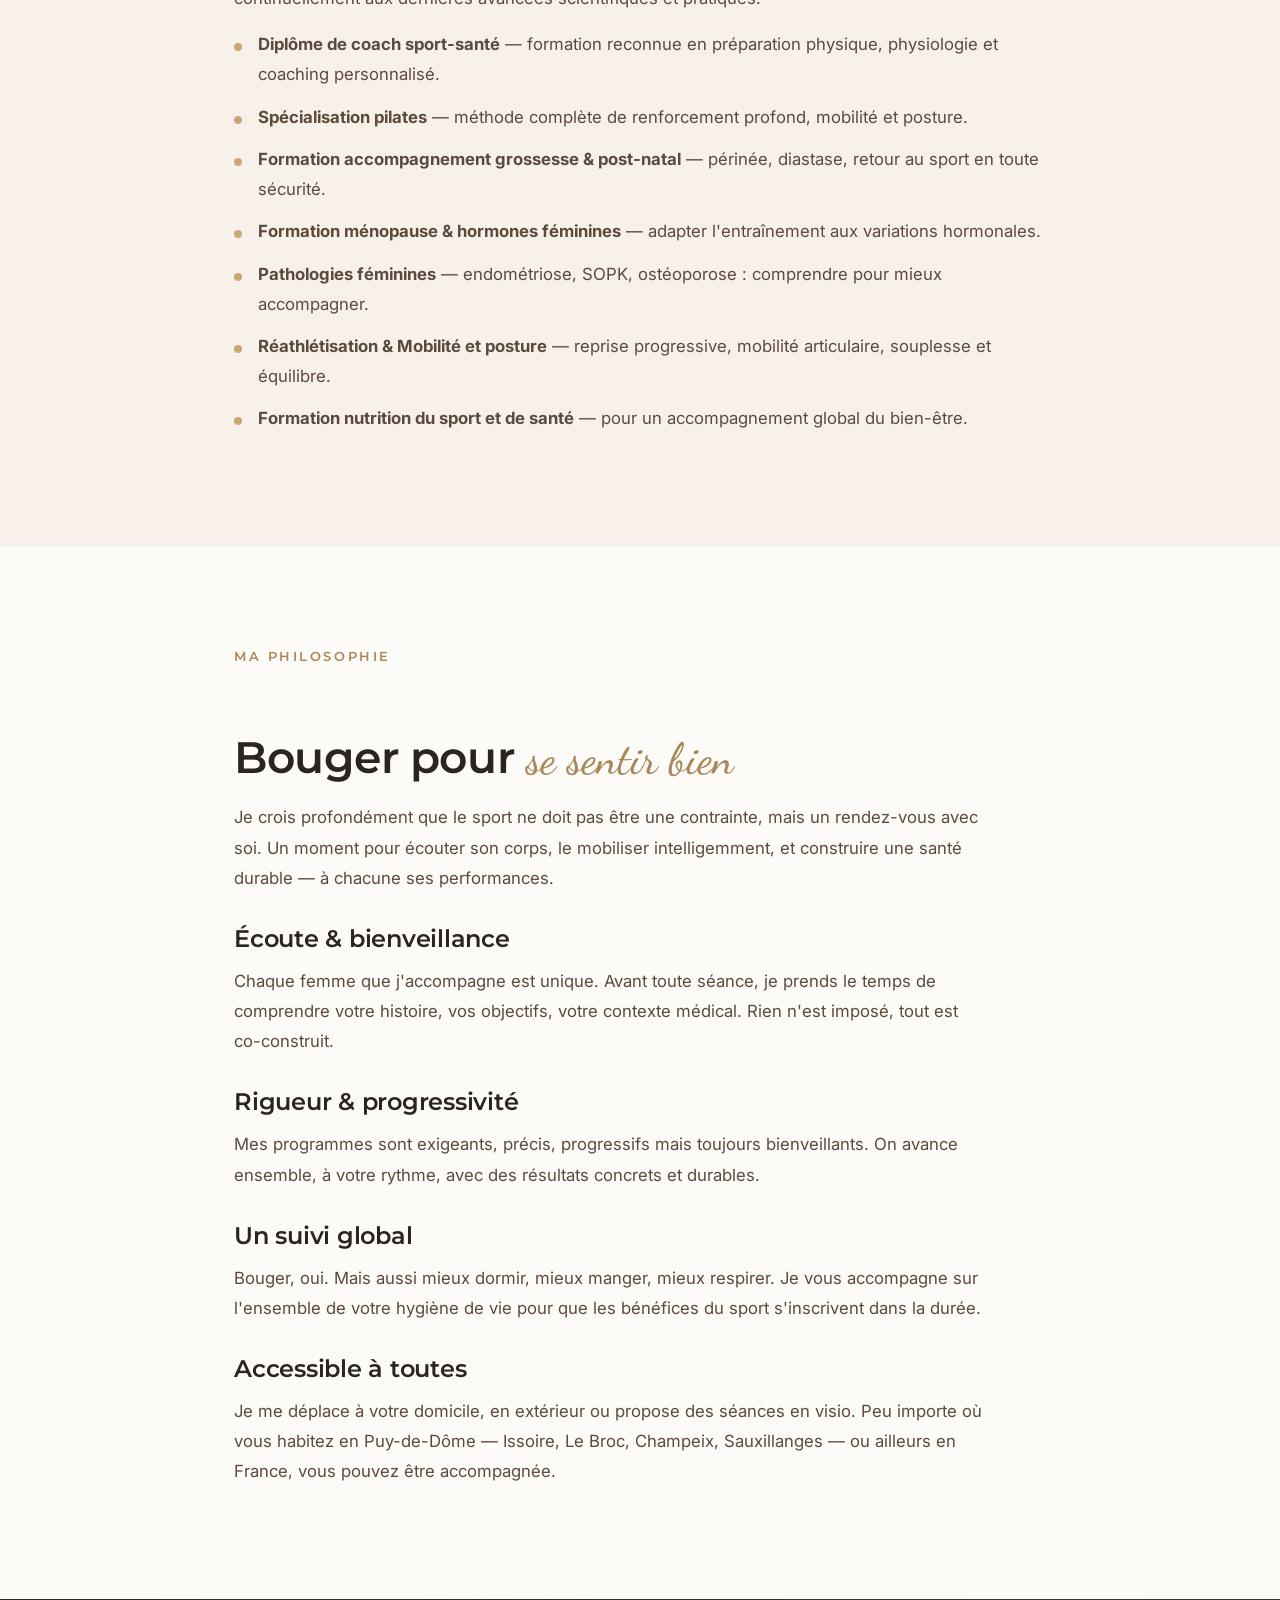
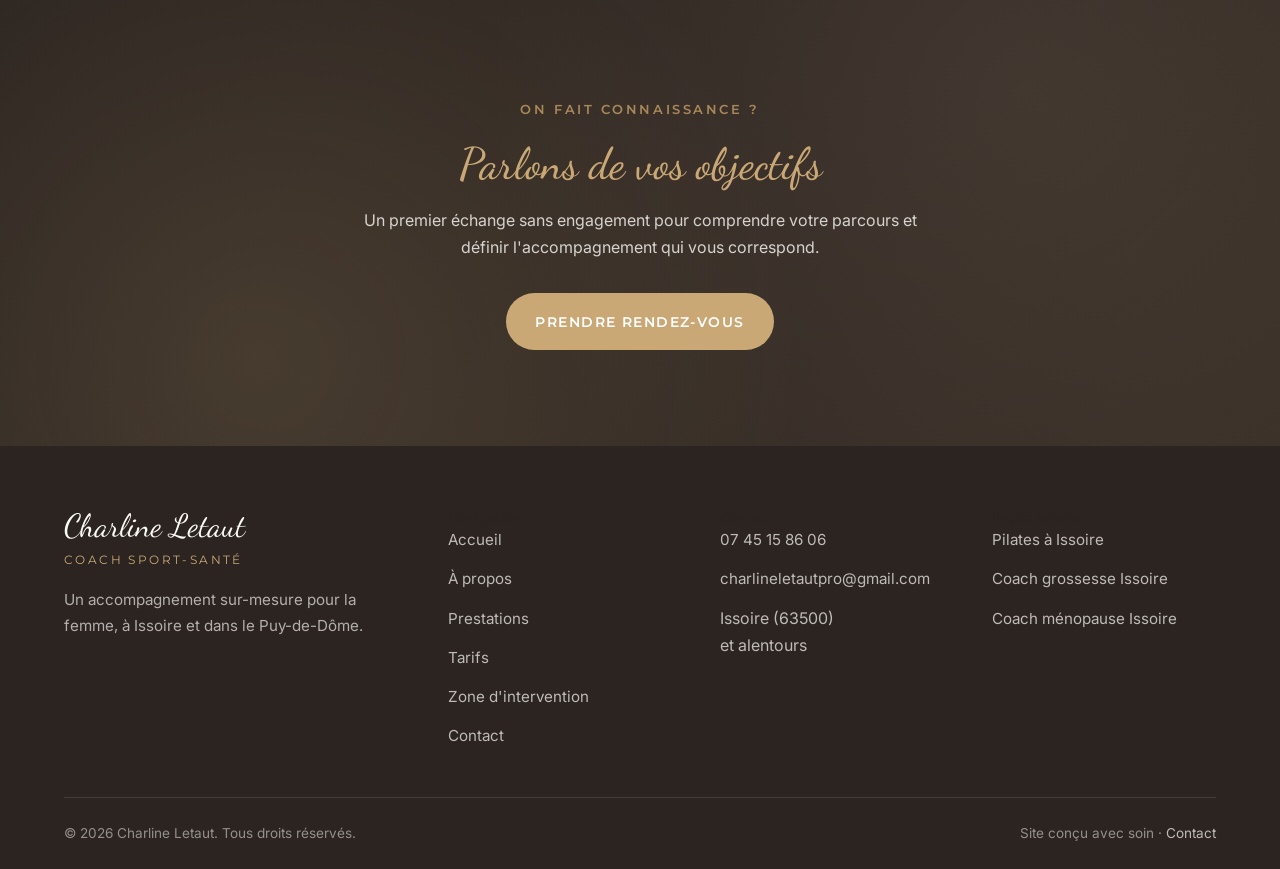
==== commit ebeb8447: "A propos Rigueur : retire 'tre bienveillante ne veut pas dire tre tiede' + ajout 'mais toujours bien" ====
--- a/a-propos.html
+++ b/a-propos.html
@@ -20,14 +20,14 @@
   <meta property="og:image" content="https://charline-letaut.fr/assets/og-image.jpg" />
   <meta name="twitter:card" content="summary_large_image" />
 
-  <link rel="icon" type="image/svg+xml" href="assets/favicon.svg?v=20" />
+  <link rel="icon" type="image/svg+xml" href="assets/favicon.svg?v=21" />
   <link rel="apple-touch-icon" href="assets/apple-touch-icon.png" />
 
   <link rel="preconnect" href="https://fonts.googleapis.com" />
   <link rel="preconnect" href="https://fonts.gstatic.com" crossorigin />
   <link href="https://fonts.googleapis.com/css2?family=Dancing+Script:wght@500;600&family=Inter:wght@400;500;600&family=Montserrat:wght@400;500;600;700&display=swap" rel="stylesheet" />
 
-  <link rel="stylesheet" href="css/style.css?v=20" />
+  <link rel="stylesheet" href="css/style.css?v=21" />
 
   <!-- PLAUSIBLE SCRIPT HERE -->
 
@@ -166,7 +166,7 @@
           <h3>Écoute &amp; bienveillance</h3>
           <p>Chaque femme que j'accompagne est unique. Avant toute séance, je prends le temps de comprendre votre histoire, vos objectifs, votre contexte médical. Rien n'est imposé, tout est co-construit.</p>
           <h3>Rigueur &amp; progressivité</h3>
-          <p>Être bienveillante ne veut pas dire être tiède. Mes programmes sont exigeants, précis, progressifs. On avance ensemble, à votre rythme, avec des résultats concrets et durables.</p>
+          <p>Mes programmes sont exigeants, précis, progressifs mais toujours bienveillants. On avance ensemble, à votre rythme, avec des résultats concrets et durables.</p>
           <h3>Un suivi global</h3>
           <p>Bouger, oui. Mais aussi mieux dormir, mieux manger, mieux respirer. Je vous accompagne sur l'ensemble de votre hygiène de vie pour que les bénéfices du sport s'inscrivent dans la durée.</p>
           <h3>Accessible à toutes</h3>
@@ -232,6 +232,6 @@
     <svg xmlns="http://www.w3.org/2000/svg" viewBox="0 0 24 24" fill="currentColor"><path d="M17.472 14.382c-.297-.149-1.758-.867-2.03-.967-.273-.099-.471-.148-.67.15-.197.297-.767.966-.94 1.164-.173.199-.347.223-.644.075-.297-.15-1.255-.463-2.39-1.475-.883-.788-1.48-1.761-1.653-2.059-.173-.297-.018-.458.13-.606.134-.133.298-.347.446-.52.149-.174.198-.298.298-.497.099-.198.05-.371-.025-.52-.075-.149-.669-1.612-.916-2.207-.242-.579-.487-.5-.669-.51-.173-.008-.371-.01-.57-.01-.198 0-.52.074-.792.372-.272.297-1.04 1.016-1.04 2.479 0 1.462 1.065 2.875 1.213 3.074.149.198 2.096 3.2 5.077 4.487.709.306 1.262.489 1.694.625.712.227 1.36.195 1.871.118.571-.085 1.758-.719 2.006-1.413.248-.694.248-1.289.173-1.413-.074-.124-.272-.198-.57-.347m-5.421 7.403h-.004a9.87 9.87 0 01-5.031-1.378l-.361-.214-3.741.982.998-3.648-.235-.374a9.86 9.86 0 01-1.51-5.26c.001-5.45 4.436-9.884 9.888-9.884 2.64 0 5.122 1.03 6.988 2.898a9.825 9.825 0 012.893 6.994c-.003 5.45-4.437 9.884-9.885 9.884m8.413-18.297A11.815 11.815 0 0012.05 0C5.495 0 .16 5.335.157 11.892c0 2.096.547 4.142 1.588 5.945L.057 24l6.305-1.654a11.882 11.882 0 005.683 1.448h.005c6.554 0 11.89-5.335 11.893-11.893a11.821 11.821 0 00-3.48-8.413z"/></svg>
   </a>
 
-  <script src="js/main.js?v=20"></script>
+  <script src="js/main.js?v=21"></script>
 </body>
 </html>
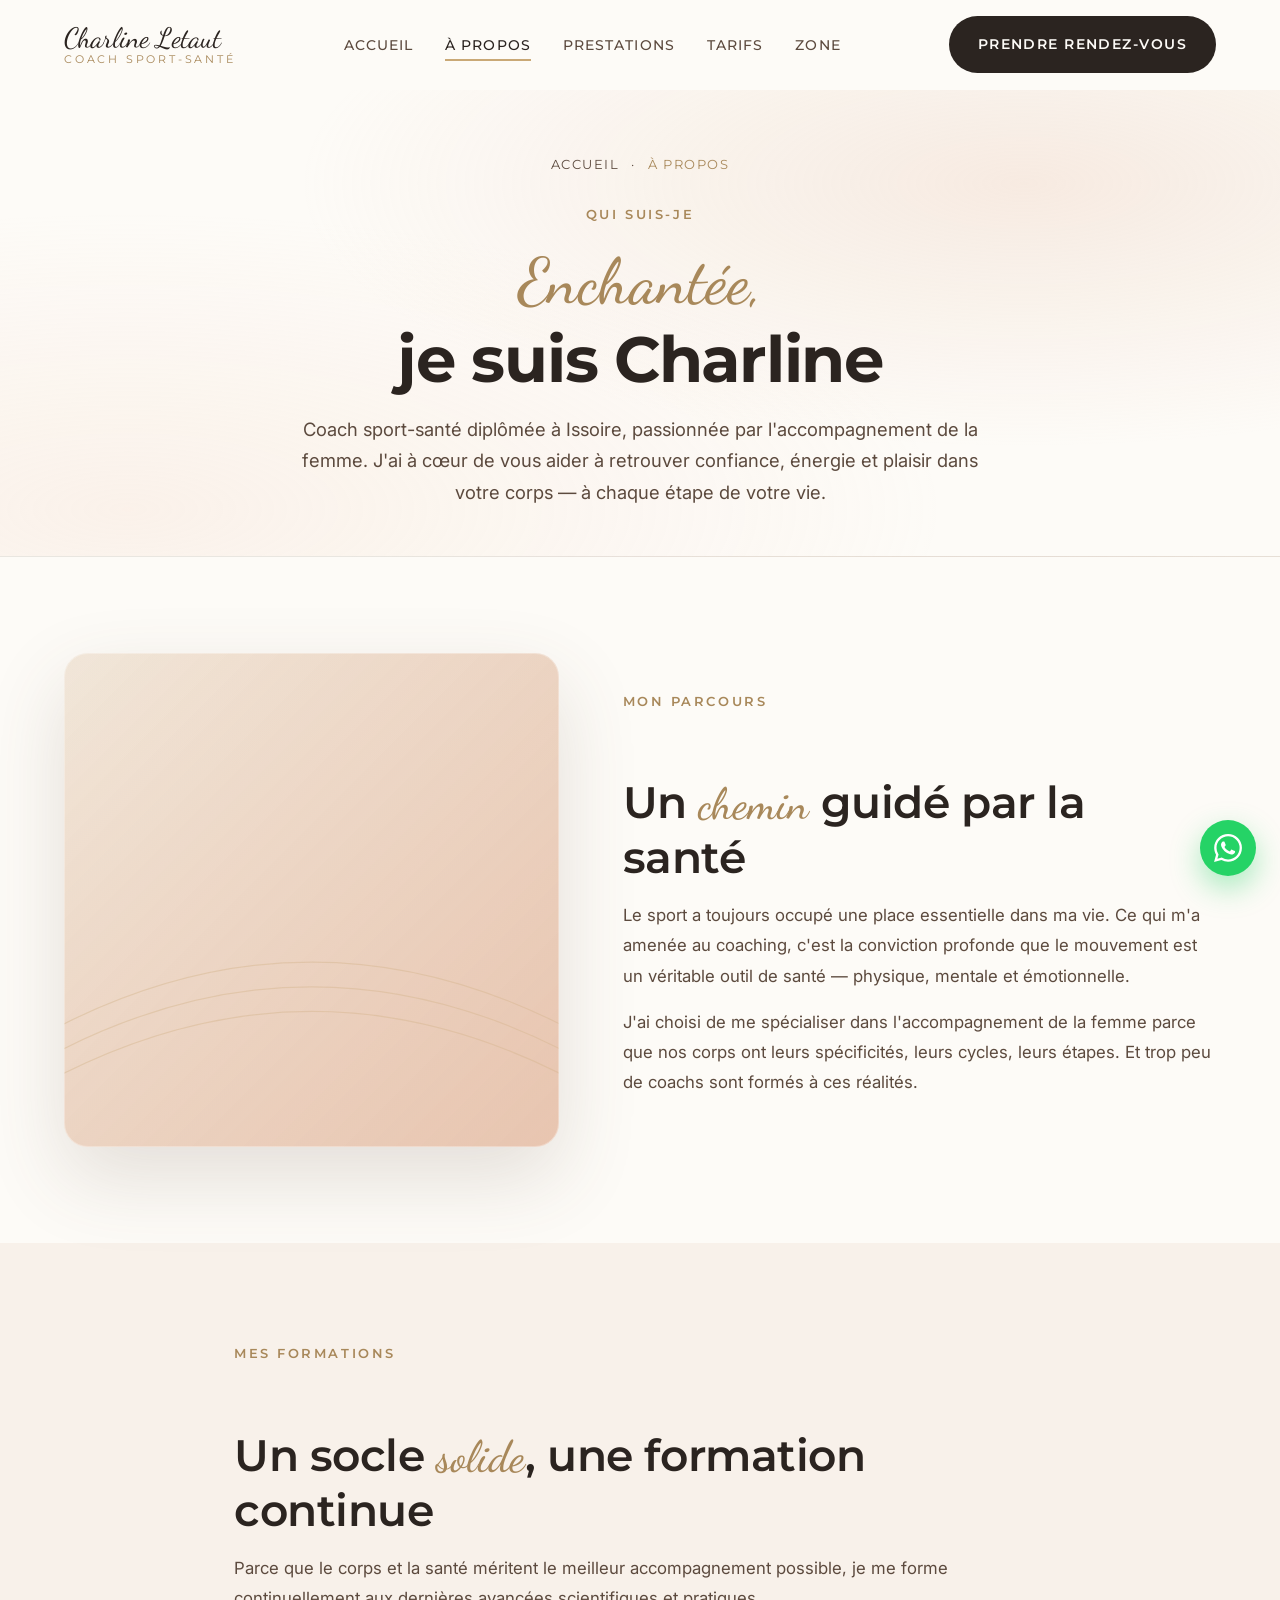
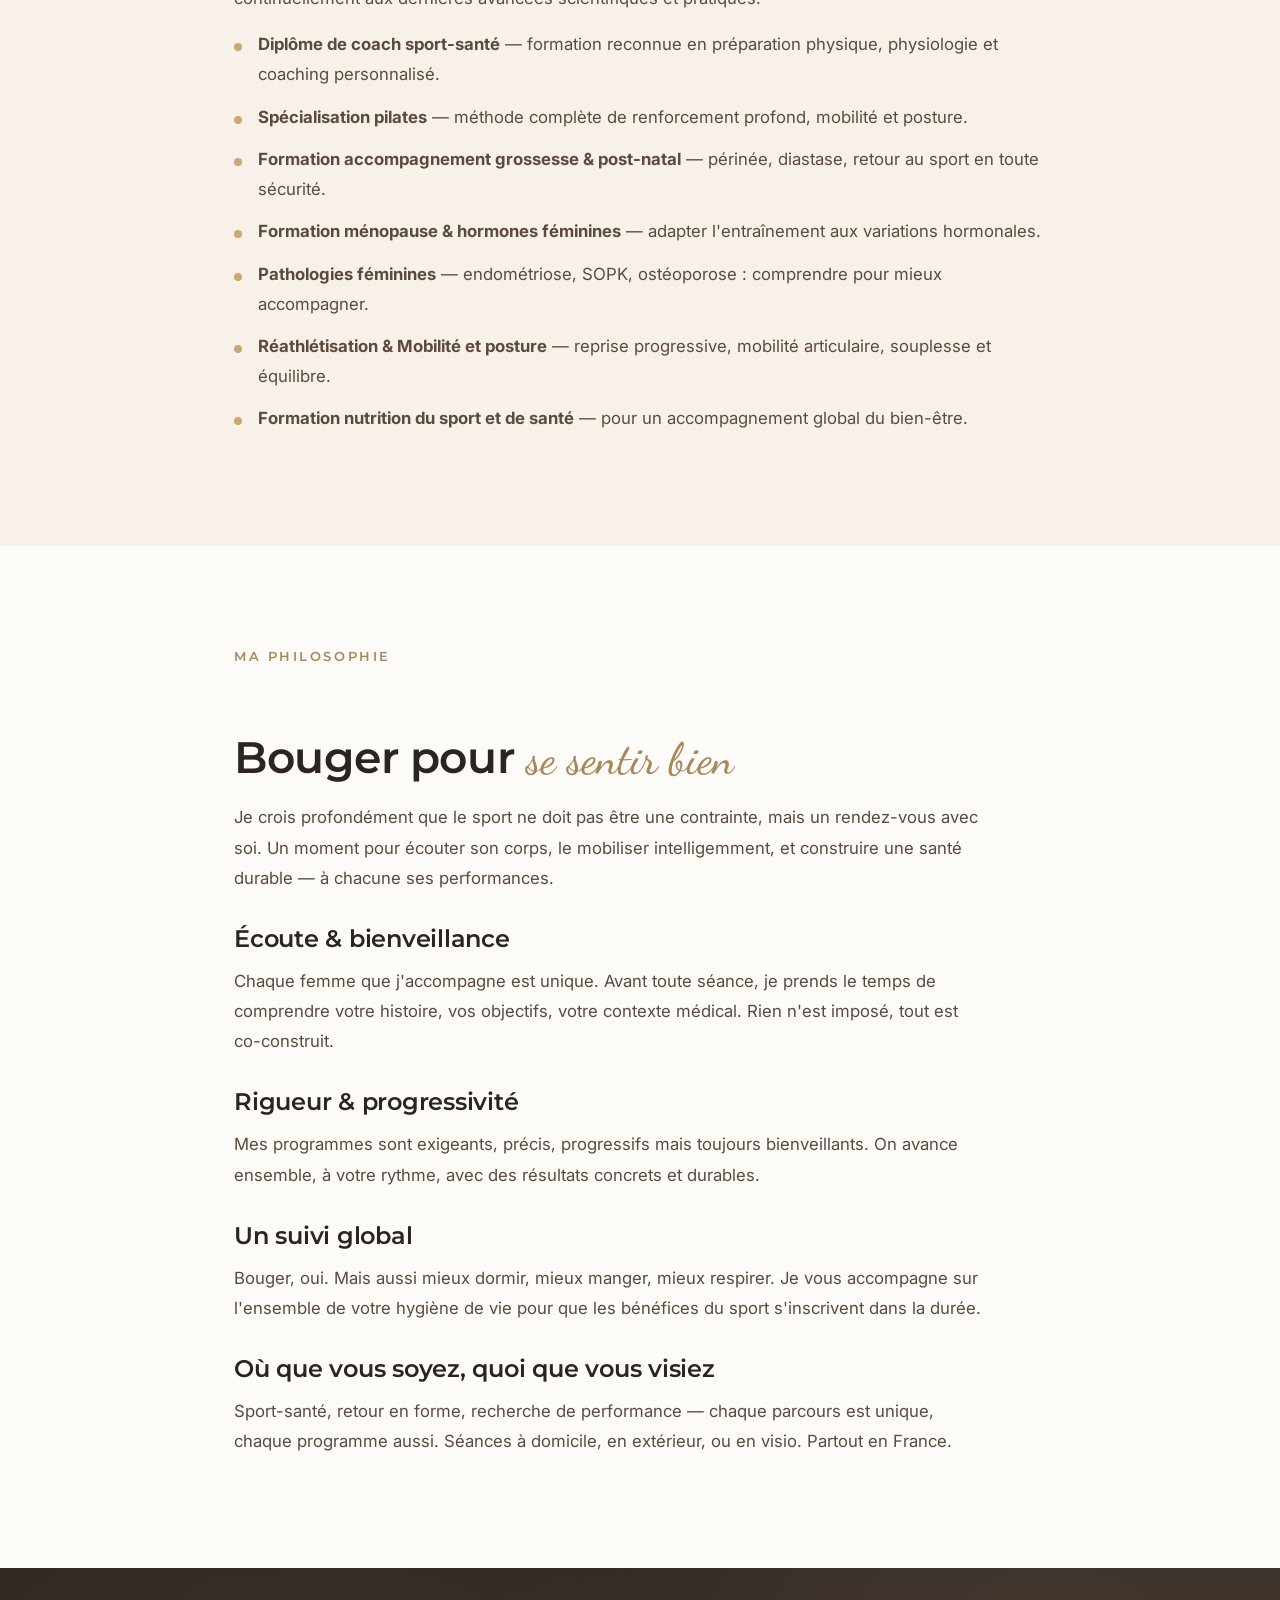
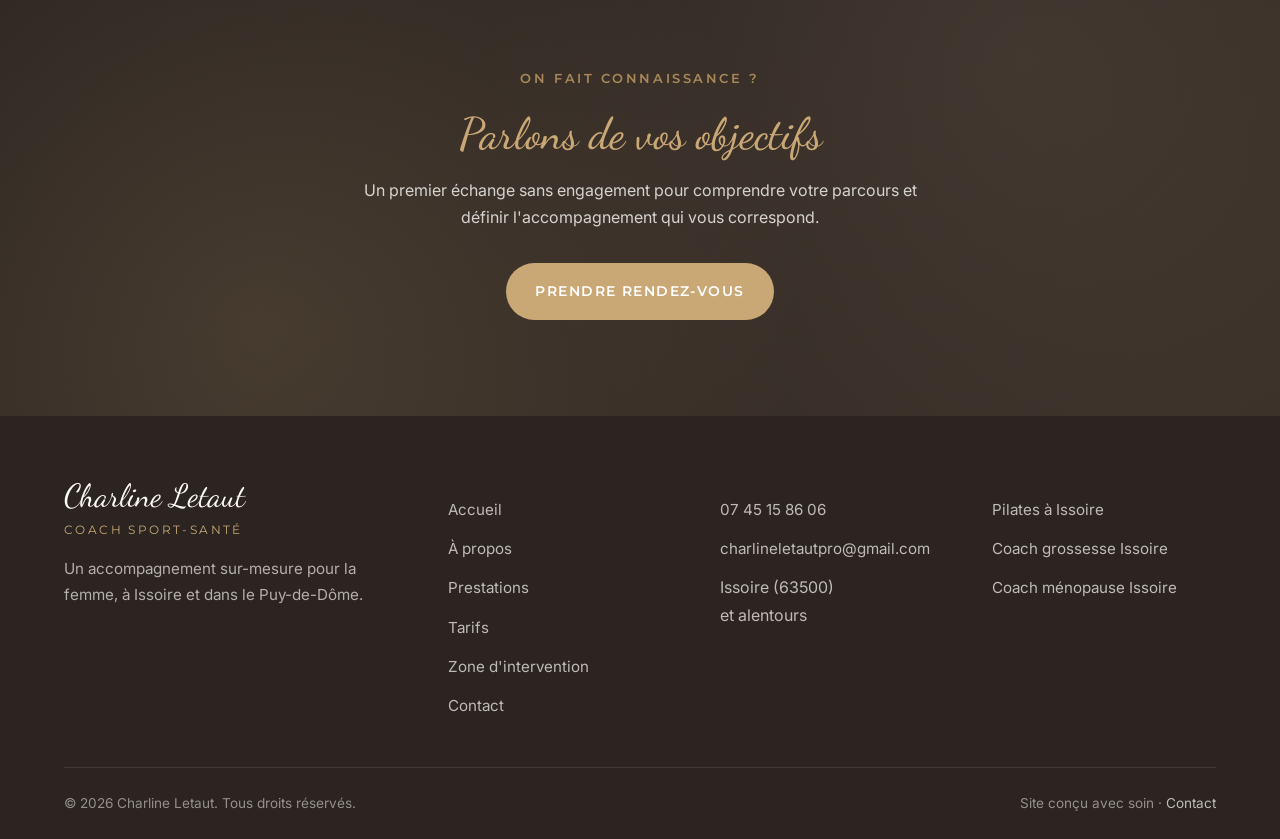
==== commit c9326d92: "A propos : section 'Accessible a toutes' -> 'Ou que vous soyez, quoi que vous visiez' Nouveau messag" ====
--- a/a-propos.html
+++ b/a-propos.html
@@ -20,14 +20,14 @@
   <meta property="og:image" content="https://charline-letaut.fr/assets/og-image.jpg" />
   <meta name="twitter:card" content="summary_large_image" />
 
-  <link rel="icon" type="image/svg+xml" href="assets/favicon.svg?v=21" />
+  <link rel="icon" type="image/svg+xml" href="assets/favicon.svg?v=22" />
   <link rel="apple-touch-icon" href="assets/apple-touch-icon.png" />
 
   <link rel="preconnect" href="https://fonts.googleapis.com" />
   <link rel="preconnect" href="https://fonts.gstatic.com" crossorigin />
   <link href="https://fonts.googleapis.com/css2?family=Dancing+Script:wght@500;600&family=Inter:wght@400;500;600&family=Montserrat:wght@400;500;600;700&display=swap" rel="stylesheet" />
 
-  <link rel="stylesheet" href="css/style.css?v=21" />
+  <link rel="stylesheet" href="css/style.css?v=22" />
 
   <!-- PLAUSIBLE SCRIPT HERE -->
 
@@ -169,8 +169,8 @@
           <p>Mes programmes sont exigeants, précis, progressifs mais toujours bienveillants. On avance ensemble, à votre rythme, avec des résultats concrets et durables.</p>
           <h3>Un suivi global</h3>
           <p>Bouger, oui. Mais aussi mieux dormir, mieux manger, mieux respirer. Je vous accompagne sur l'ensemble de votre hygiène de vie pour que les bénéfices du sport s'inscrivent dans la durée.</p>
-          <h3>Accessible à toutes</h3>
-          <p>Je me déplace à votre domicile, en extérieur ou propose des séances en visio. Peu importe où vous habitez en Puy-de-Dôme — Issoire, Le Broc, Champeix, Sauxillanges — ou ailleurs en France, vous pouvez être accompagnée.</p>
+          <h3>Où que vous soyez, quoi que vous visiez</h3>
+          <p>Sport-santé, retour en forme, recherche de performance — chaque parcours est unique, chaque programme aussi. Séances à domicile, en extérieur, ou en visio. Partout en France.</p>
         </div>
       </div>
     </section>
@@ -232,6 +232,6 @@
     <svg xmlns="http://www.w3.org/2000/svg" viewBox="0 0 24 24" fill="currentColor"><path d="M17.472 14.382c-.297-.149-1.758-.867-2.03-.967-.273-.099-.471-.148-.67.15-.197.297-.767.966-.94 1.164-.173.199-.347.223-.644.075-.297-.15-1.255-.463-2.39-1.475-.883-.788-1.48-1.761-1.653-2.059-.173-.297-.018-.458.13-.606.134-.133.298-.347.446-.52.149-.174.198-.298.298-.497.099-.198.05-.371-.025-.52-.075-.149-.669-1.612-.916-2.207-.242-.579-.487-.5-.669-.51-.173-.008-.371-.01-.57-.01-.198 0-.52.074-.792.372-.272.297-1.04 1.016-1.04 2.479 0 1.462 1.065 2.875 1.213 3.074.149.198 2.096 3.2 5.077 4.487.709.306 1.262.489 1.694.625.712.227 1.36.195 1.871.118.571-.085 1.758-.719 2.006-1.413.248-.694.248-1.289.173-1.413-.074-.124-.272-.198-.57-.347m-5.421 7.403h-.004a9.87 9.87 0 01-5.031-1.378l-.361-.214-3.741.982.998-3.648-.235-.374a9.86 9.86 0 01-1.51-5.26c.001-5.45 4.436-9.884 9.888-9.884 2.64 0 5.122 1.03 6.988 2.898a9.825 9.825 0 012.893 6.994c-.003 5.45-4.437 9.884-9.885 9.884m8.413-18.297A11.815 11.815 0 0012.05 0C5.495 0 .16 5.335.157 11.892c0 2.096.547 4.142 1.588 5.945L.057 24l6.305-1.654a11.882 11.882 0 005.683 1.448h.005c6.554 0 11.89-5.335 11.893-11.893a11.821 11.821 0 00-3.48-8.413z"/></svg>
   </a>
 
-  <script src="js/main.js?v=21"></script>
+  <script src="js/main.js?v=22"></script>
 </body>
 </html>
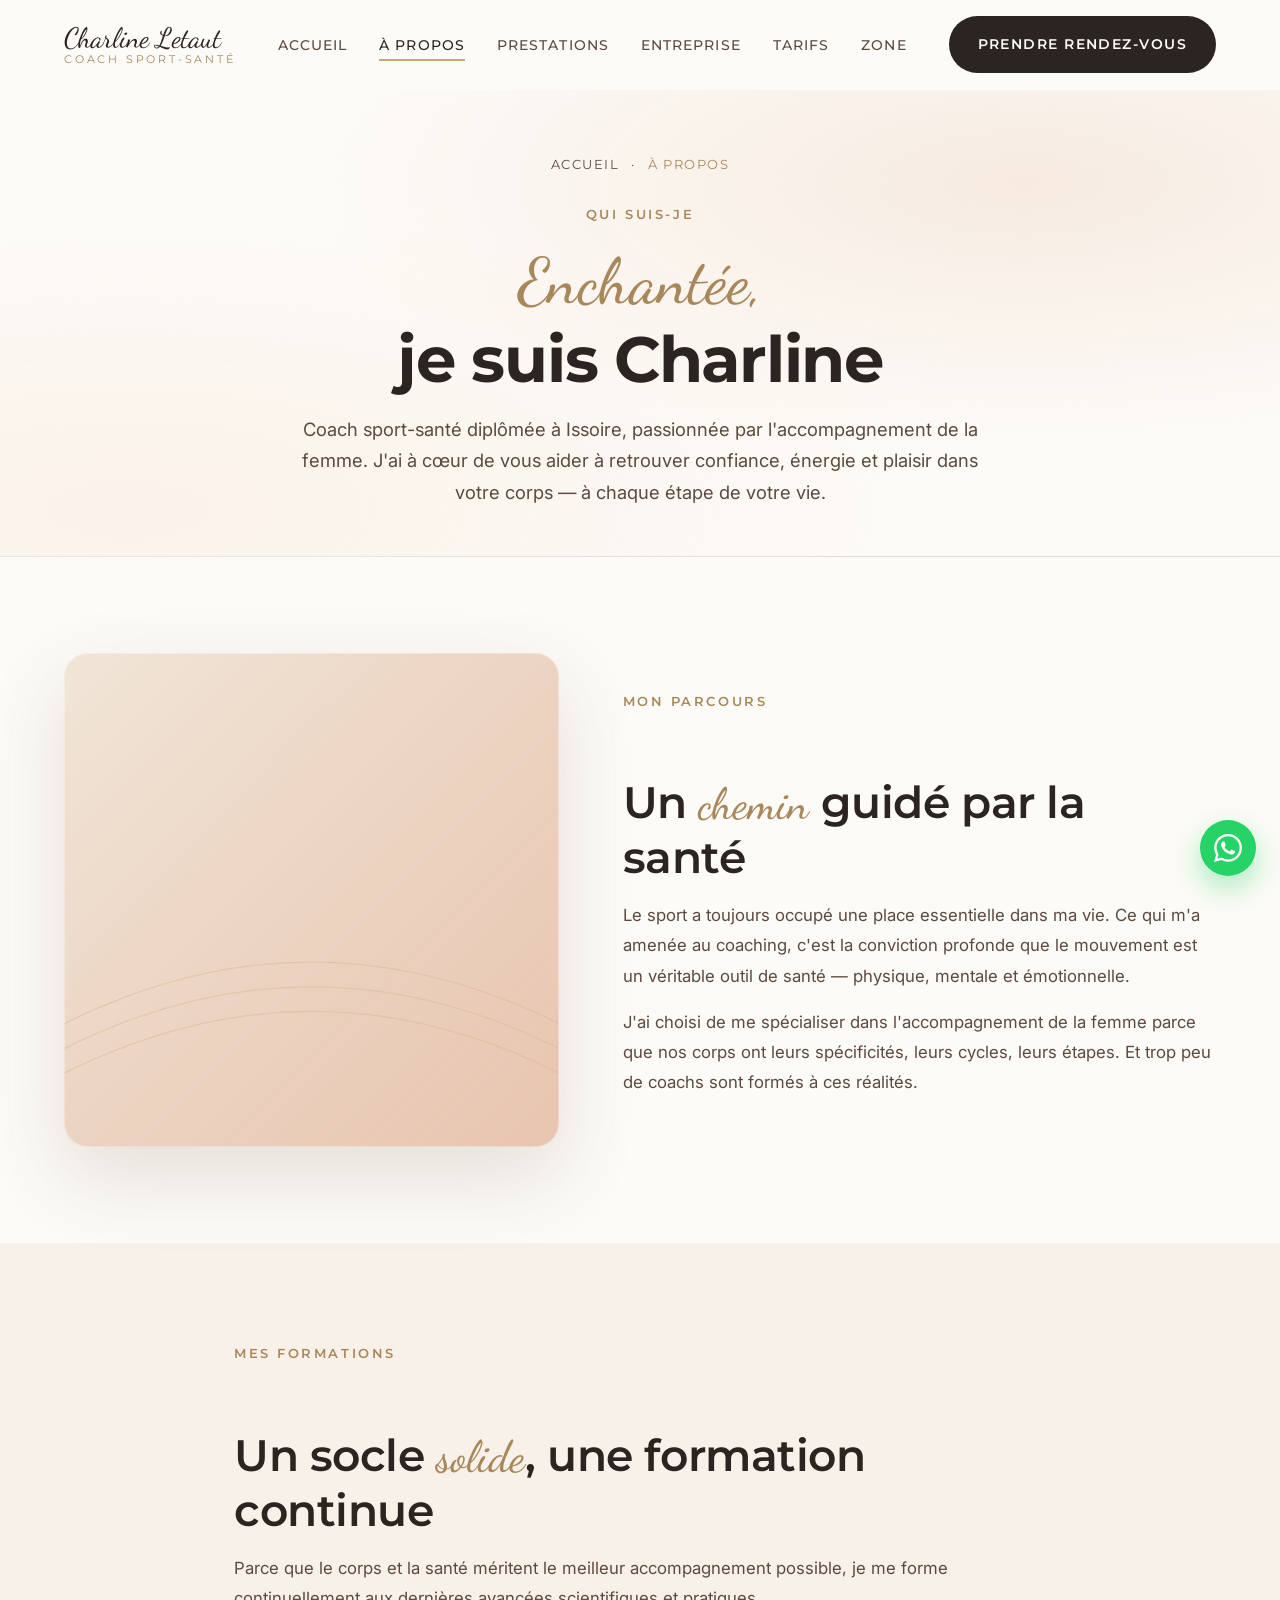
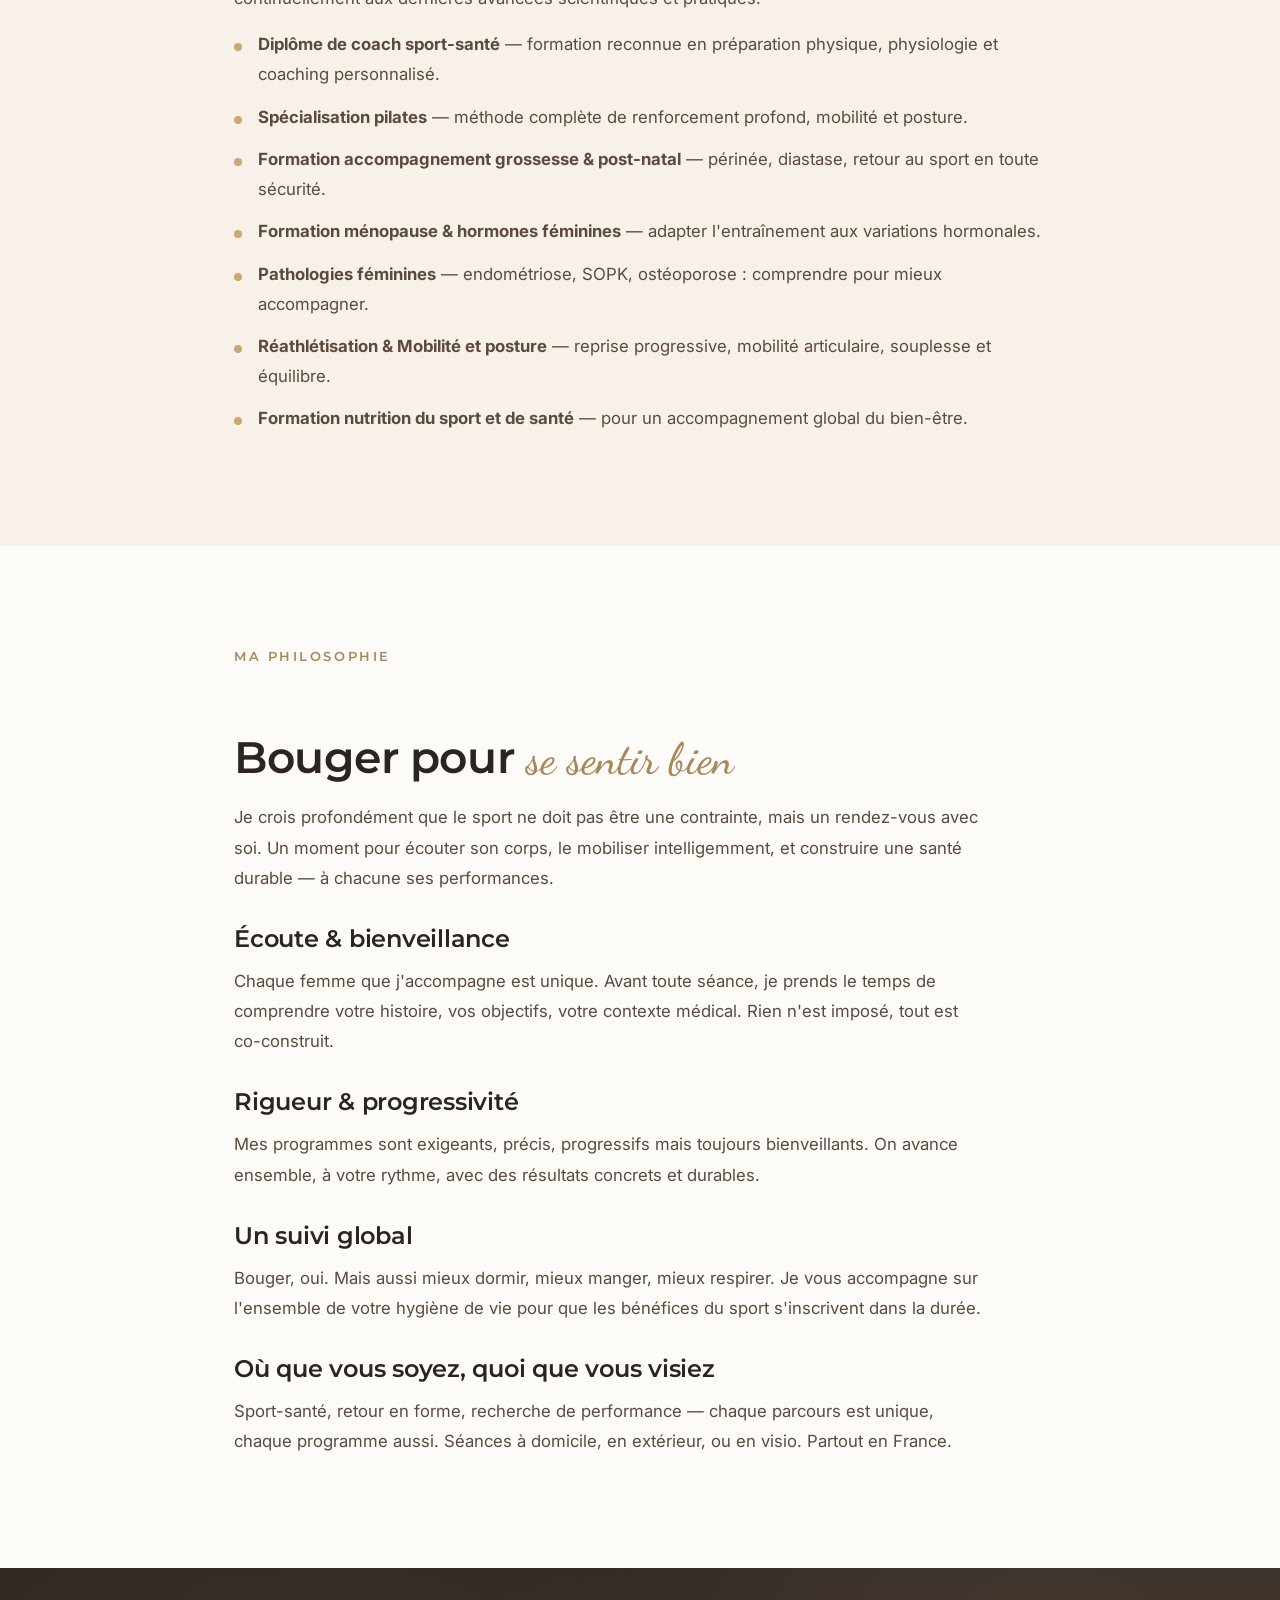
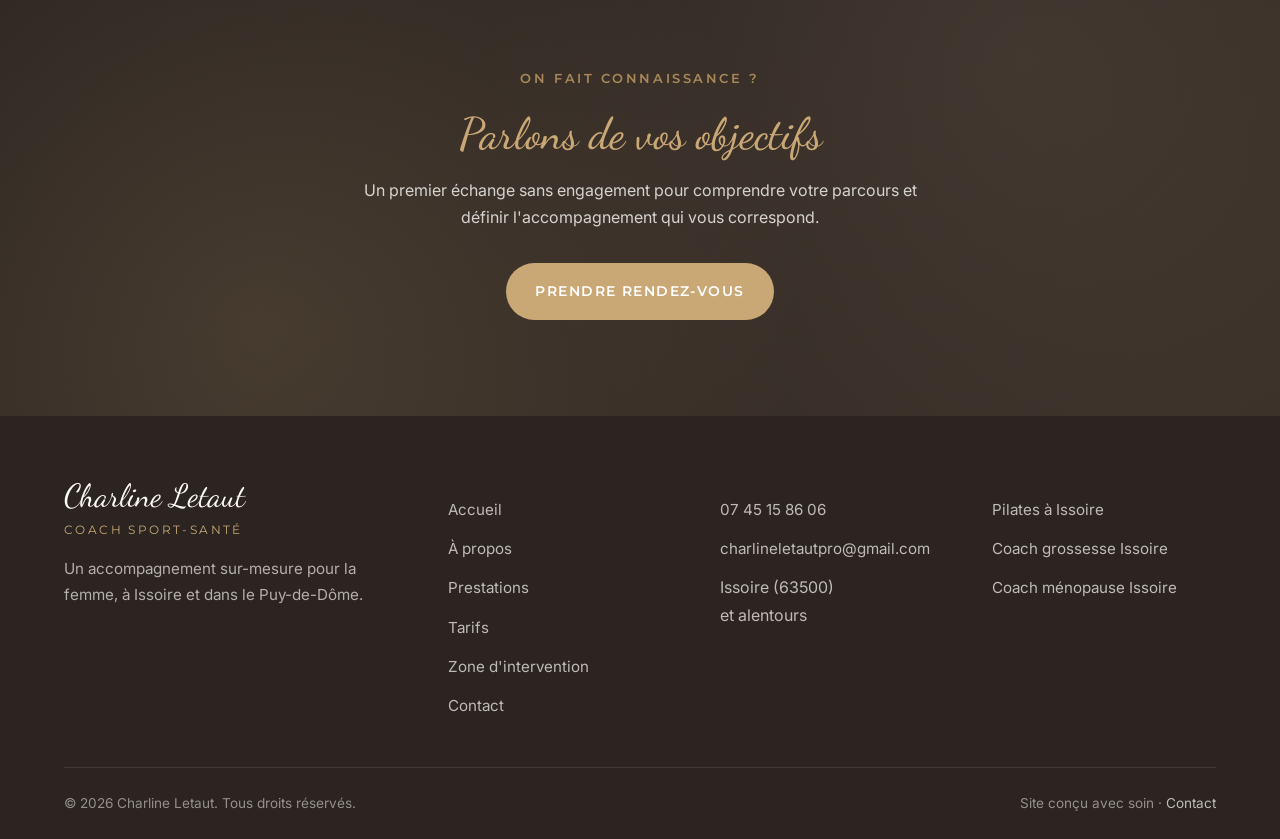
==== commit da28c377: "Nouvelle page Entreprise + nav + sitemap + notes B2B - entreprise.html : page minimaliste, sur devis" ====
--- a/a-propos.html
+++ b/a-propos.html
@@ -20,14 +20,14 @@
   <meta property="og:image" content="https://charline-letaut.fr/assets/og-image.jpg" />
   <meta name="twitter:card" content="summary_large_image" />
 
-  <link rel="icon" type="image/svg+xml" href="assets/favicon.svg?v=22" />
+  <link rel="icon" type="image/svg+xml" href="assets/favicon.svg?v=32" />
   <link rel="apple-touch-icon" href="assets/apple-touch-icon.png" />
 
   <link rel="preconnect" href="https://fonts.googleapis.com" />
   <link rel="preconnect" href="https://fonts.gstatic.com" crossorigin />
   <link href="https://fonts.googleapis.com/css2?family=Dancing+Script:wght@500;600&family=Inter:wght@400;500;600&family=Montserrat:wght@400;500;600;700&display=swap" rel="stylesheet" />
 
-  <link rel="stylesheet" href="css/style.css?v=22" />
+  <link rel="stylesheet" href="css/style.css?v=32" />
 
   <!-- PLAUSIBLE SCRIPT HERE -->
 
@@ -91,6 +91,7 @@
           <li><a href="index.html" class="nav__link" data-nav="index.html">Accueil</a></li>
           <li><a href="a-propos.html" class="nav__link" data-nav="a-propos.html">À propos</a></li>
           <li><a href="prestations.html" class="nav__link" data-nav="prestations.html">Prestations</a></li>
+          <li><a href="entreprise.html" class="nav__link" data-nav="entreprise.html">Entreprise</a></li>
           <li><a href="tarifs.html" class="nav__link" data-nav="tarifs.html">Tarifs</a></li>
           <li><a href="zone-intervention.html" class="nav__link" data-nav="zone-intervention.html">Zone</a></li>
         </ul>
@@ -103,6 +104,7 @@
       <a href="index.html" class="nav__link" data-nav="index.html">Accueil</a>
       <a href="a-propos.html" class="nav__link" data-nav="a-propos.html">À propos</a>
       <a href="prestations.html" class="nav__link" data-nav="prestations.html">Prestations</a>
+      <a href="entreprise.html" class="nav__link" data-nav="entreprise.html">Entreprise</a>
       <a href="tarifs.html" class="nav__link" data-nav="tarifs.html">Tarifs</a>
       <a href="zone-intervention.html" class="nav__link" data-nav="zone-intervention.html">Zone d'intervention</a>
       <a href="contact.html" class="nav__link" data-nav="contact.html">Contact</a>
@@ -232,6 +234,6 @@
     <svg xmlns="http://www.w3.org/2000/svg" viewBox="0 0 24 24" fill="currentColor"><path d="M17.472 14.382c-.297-.149-1.758-.867-2.03-.967-.273-.099-.471-.148-.67.15-.197.297-.767.966-.94 1.164-.173.199-.347.223-.644.075-.297-.15-1.255-.463-2.39-1.475-.883-.788-1.48-1.761-1.653-2.059-.173-.297-.018-.458.13-.606.134-.133.298-.347.446-.52.149-.174.198-.298.298-.497.099-.198.05-.371-.025-.52-.075-.149-.669-1.612-.916-2.207-.242-.579-.487-.5-.669-.51-.173-.008-.371-.01-.57-.01-.198 0-.52.074-.792.372-.272.297-1.04 1.016-1.04 2.479 0 1.462 1.065 2.875 1.213 3.074.149.198 2.096 3.2 5.077 4.487.709.306 1.262.489 1.694.625.712.227 1.36.195 1.871.118.571-.085 1.758-.719 2.006-1.413.248-.694.248-1.289.173-1.413-.074-.124-.272-.198-.57-.347m-5.421 7.403h-.004a9.87 9.87 0 01-5.031-1.378l-.361-.214-3.741.982.998-3.648-.235-.374a9.86 9.86 0 01-1.51-5.26c.001-5.45 4.436-9.884 9.888-9.884 2.64 0 5.122 1.03 6.988 2.898a9.825 9.825 0 012.893 6.994c-.003 5.45-4.437 9.884-9.885 9.884m8.413-18.297A11.815 11.815 0 0012.05 0C5.495 0 .16 5.335.157 11.892c0 2.096.547 4.142 1.588 5.945L.057 24l6.305-1.654a11.882 11.882 0 005.683 1.448h.005c6.554 0 11.89-5.335 11.893-11.893a11.821 11.821 0 00-3.48-8.413z"/></svg>
   </a>
 
-  <script src="js/main.js?v=22"></script>
+  <script src="js/main.js?v=32"></script>
 </body>
 </html>
--- a/css/style.css
+++ b/css/style.css
@@ -855,13 +855,7 @@
 .pricing-grid {
   display: grid;
   gap: var(--s-5);
-}
-
-@media (min-width: 768px) {
-  .pricing-grid { grid-template-columns: repeat(2, 1fr); }
-}
-@media (min-width: 1024px) {
-  .pricing-grid { grid-template-columns: repeat(3, 1fr); }
+  grid-template-columns: repeat(auto-fit, minmax(260px, 1fr));
 }
 
 .price {
@@ -958,6 +952,96 @@
   background-size: contain;
   background-repeat: no-repeat;
   margin-top: 2px;
+}
+
+/* ---------- 12b. Bilan postural callout (tarifs) ---------- */
+.bilan-callout {
+  padding: var(--s-7) var(--s-6);
+  background: linear-gradient(135deg, var(--c-beige) 0%, #F5E3D7 100%);
+  border-radius: var(--r-lg);
+  border: 1px solid var(--c-gold);
+  box-shadow: 0 20px 50px var(--c-shadow);
+  text-align: center;
+  position: relative;
+}
+
+.bilan-callout::before {
+  content: "";
+  position: absolute;
+  top: 0;
+  left: 0;
+  right: 0;
+  height: 4px;
+  background: linear-gradient(90deg, var(--c-gold), var(--c-rose), var(--c-gold));
+  border-radius: var(--r-lg) var(--r-lg) 0 0;
+}
+
+.bilan-callout__badge {
+  display: inline-block;
+  padding: 0.5rem 1.2rem;
+  background: var(--c-anthracite);
+  color: var(--c-cream);
+  font-family: var(--f-display);
+  font-size: 0.7rem;
+  font-weight: 600;
+  letter-spacing: 0.18em;
+  text-transform: uppercase;
+  border-radius: var(--r-full);
+  margin-bottom: var(--s-5);
+}
+
+.bilan-callout h2 {
+  margin-bottom: var(--s-4);
+}
+
+.bilan-callout .lead {
+  max-width: 640px;
+  margin: 0 auto var(--s-6);
+  color: var(--c-taupe);
+}
+
+.bilan-benefits {
+  display: grid;
+  gap: var(--s-4);
+  grid-template-columns: repeat(auto-fit, minmax(200px, 1fr));
+  margin: var(--s-6) 0 var(--s-5);
+  text-align: left;
+}
+
+.bilan-benefit {
+  padding: var(--s-5);
+  background: var(--c-white);
+  border-radius: var(--r-md);
+  border: 1px solid var(--c-border);
+  transition: transform var(--t-base), border-color var(--t-base);
+}
+
+.bilan-benefit:hover {
+  transform: translateY(-3px);
+  border-color: var(--c-gold);
+}
+
+.bilan-benefit h3 {
+  font-family: var(--f-display);
+  font-size: 1.05rem;
+  text-transform: none;
+  letter-spacing: -0.01em;
+  margin-bottom: var(--s-2);
+  color: var(--c-anthracite);
+}
+
+.bilan-benefit p {
+  font-size: 0.92rem;
+  margin: 0;
+  color: var(--c-taupe);
+  line-height: 1.6;
+}
+
+.bilan-callout__note {
+  max-width: 620px;
+  margin: 0 auto var(--s-5);
+  font-style: italic;
+  color: var(--c-taupe);
 }
 
 /* ---------- 13. FAQ ---------- */
